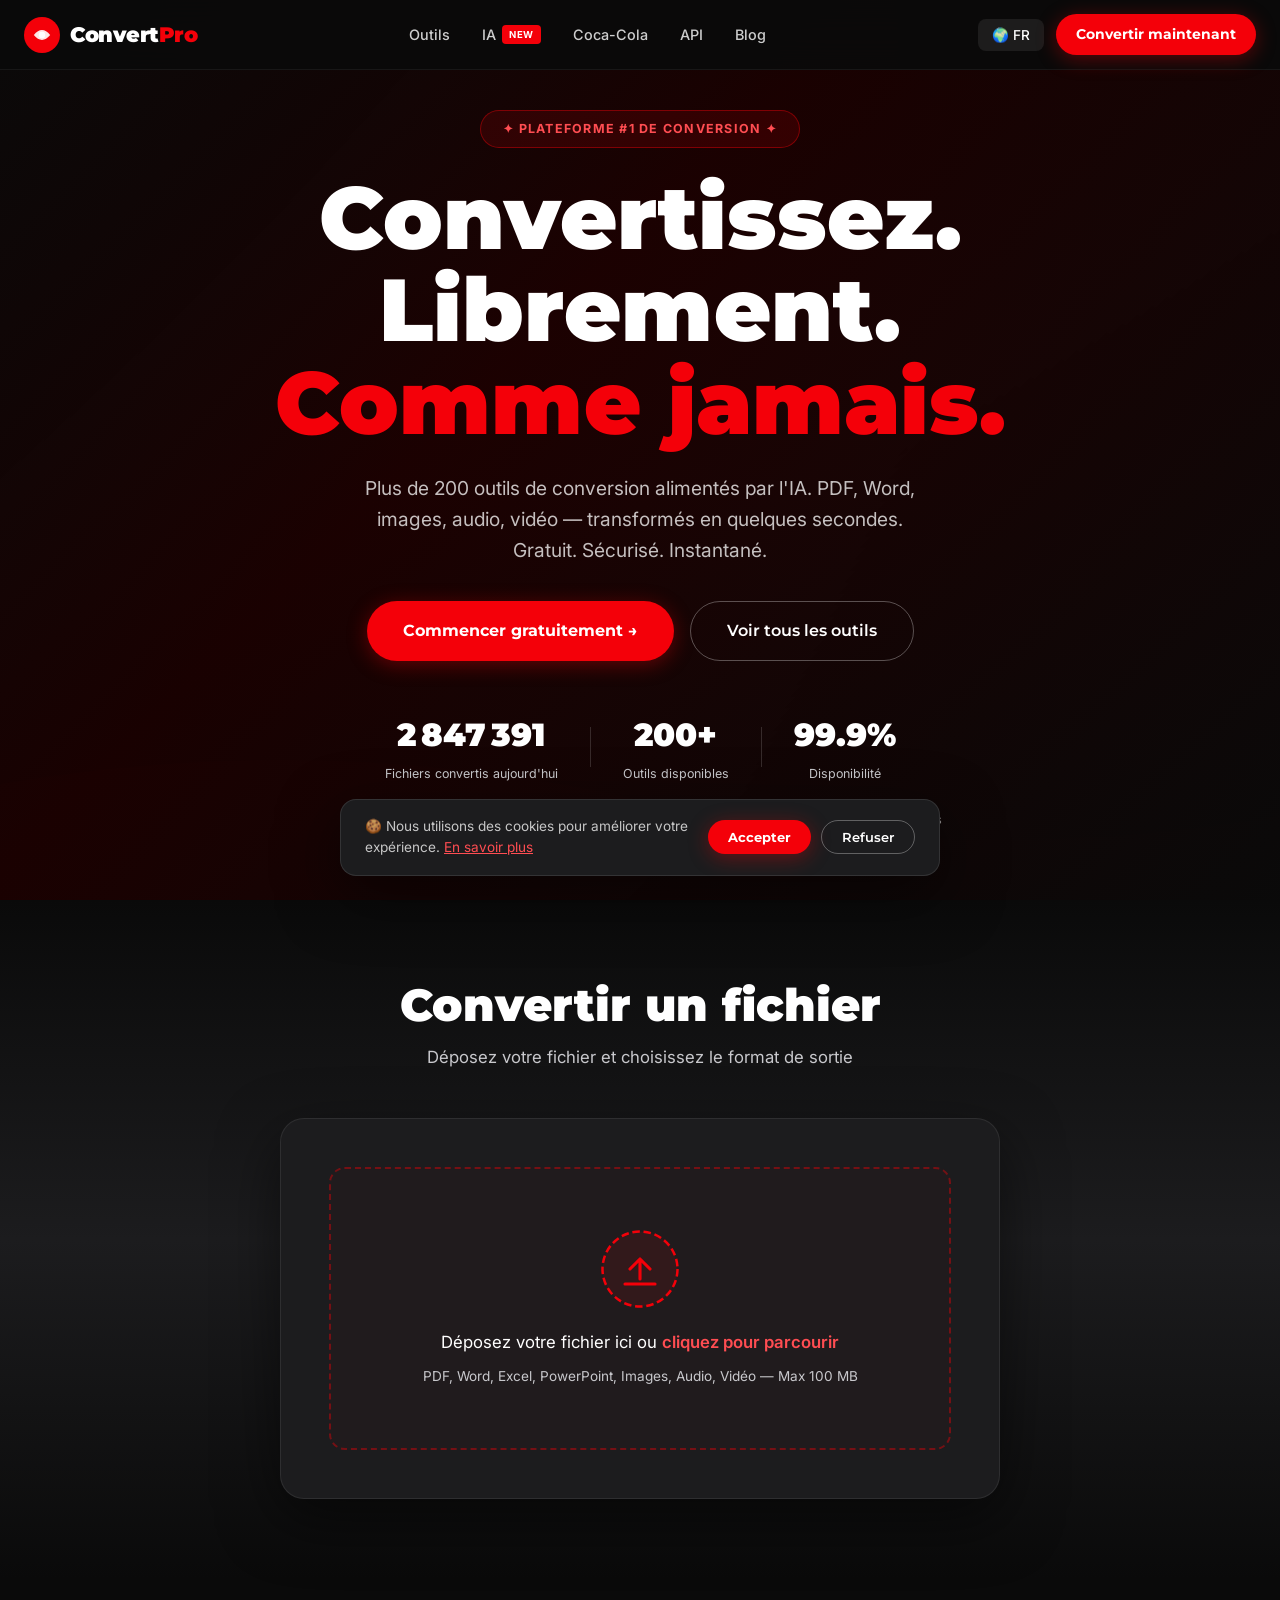
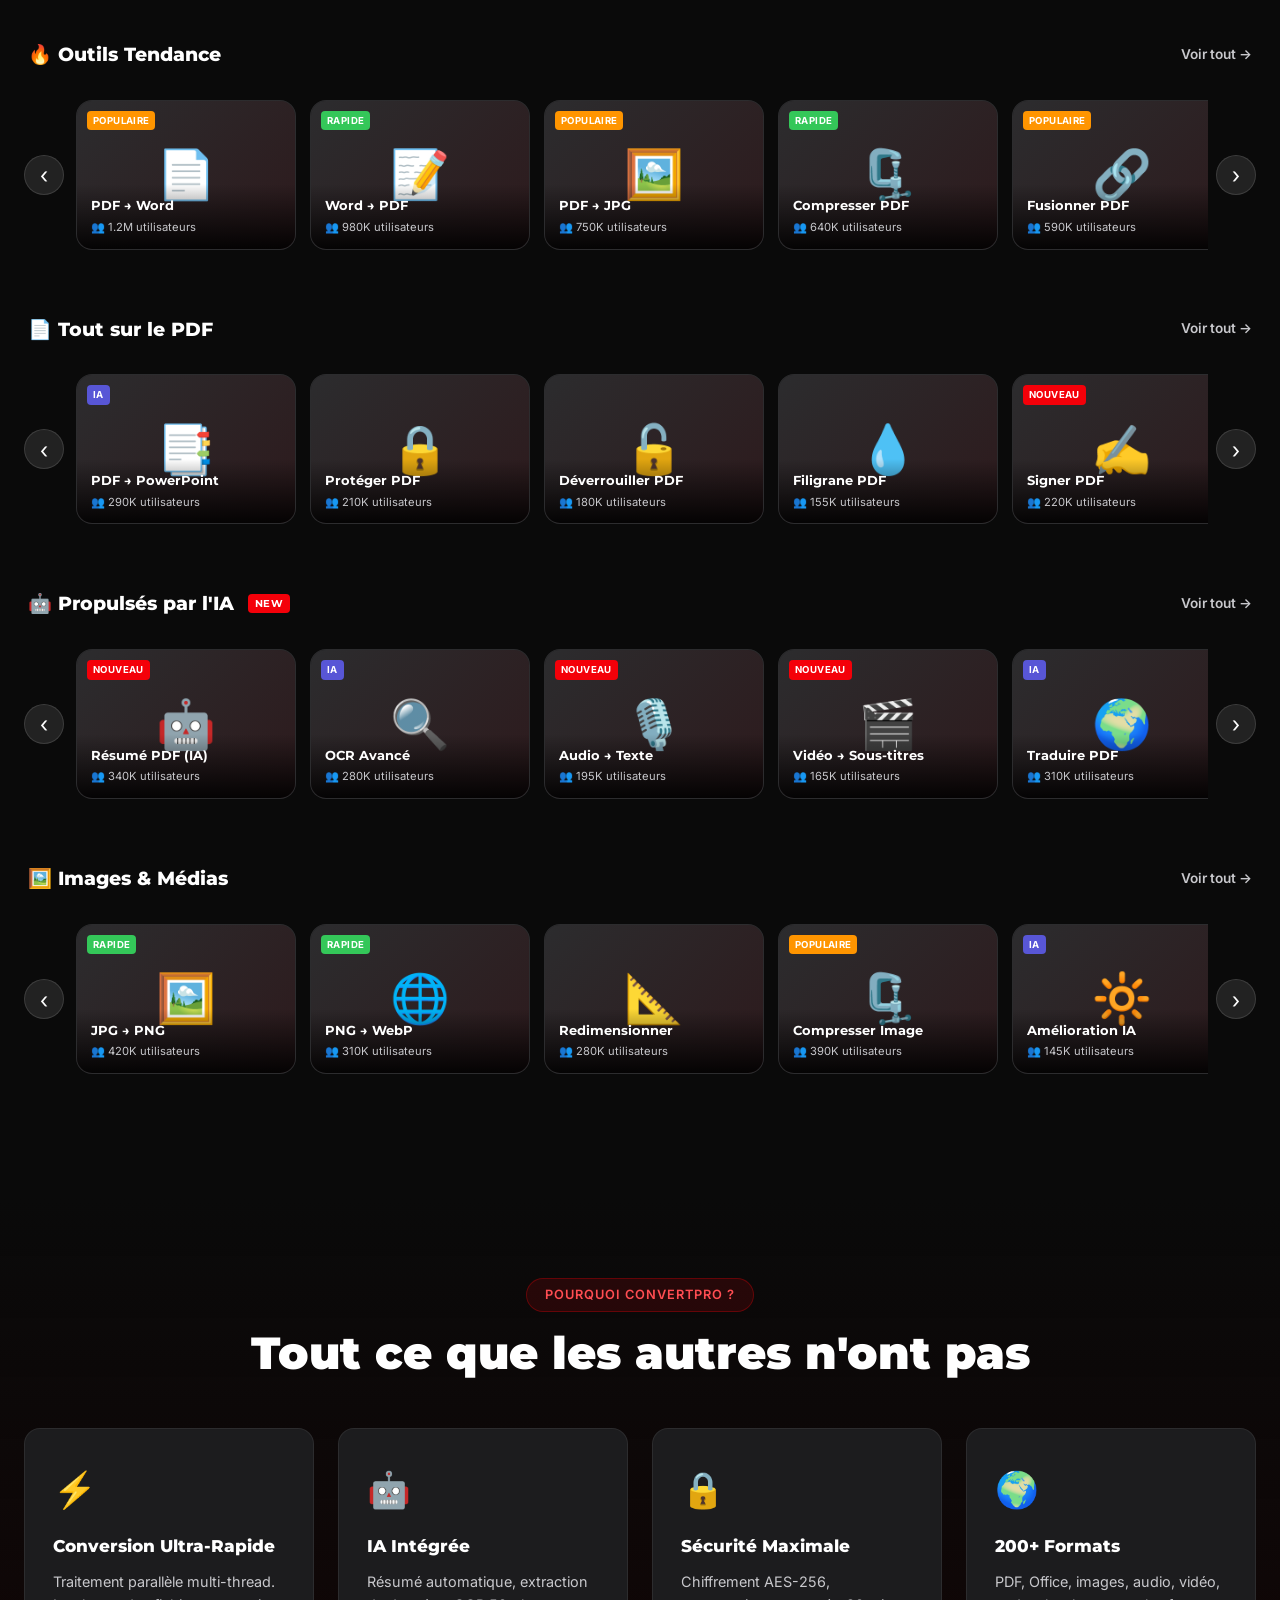
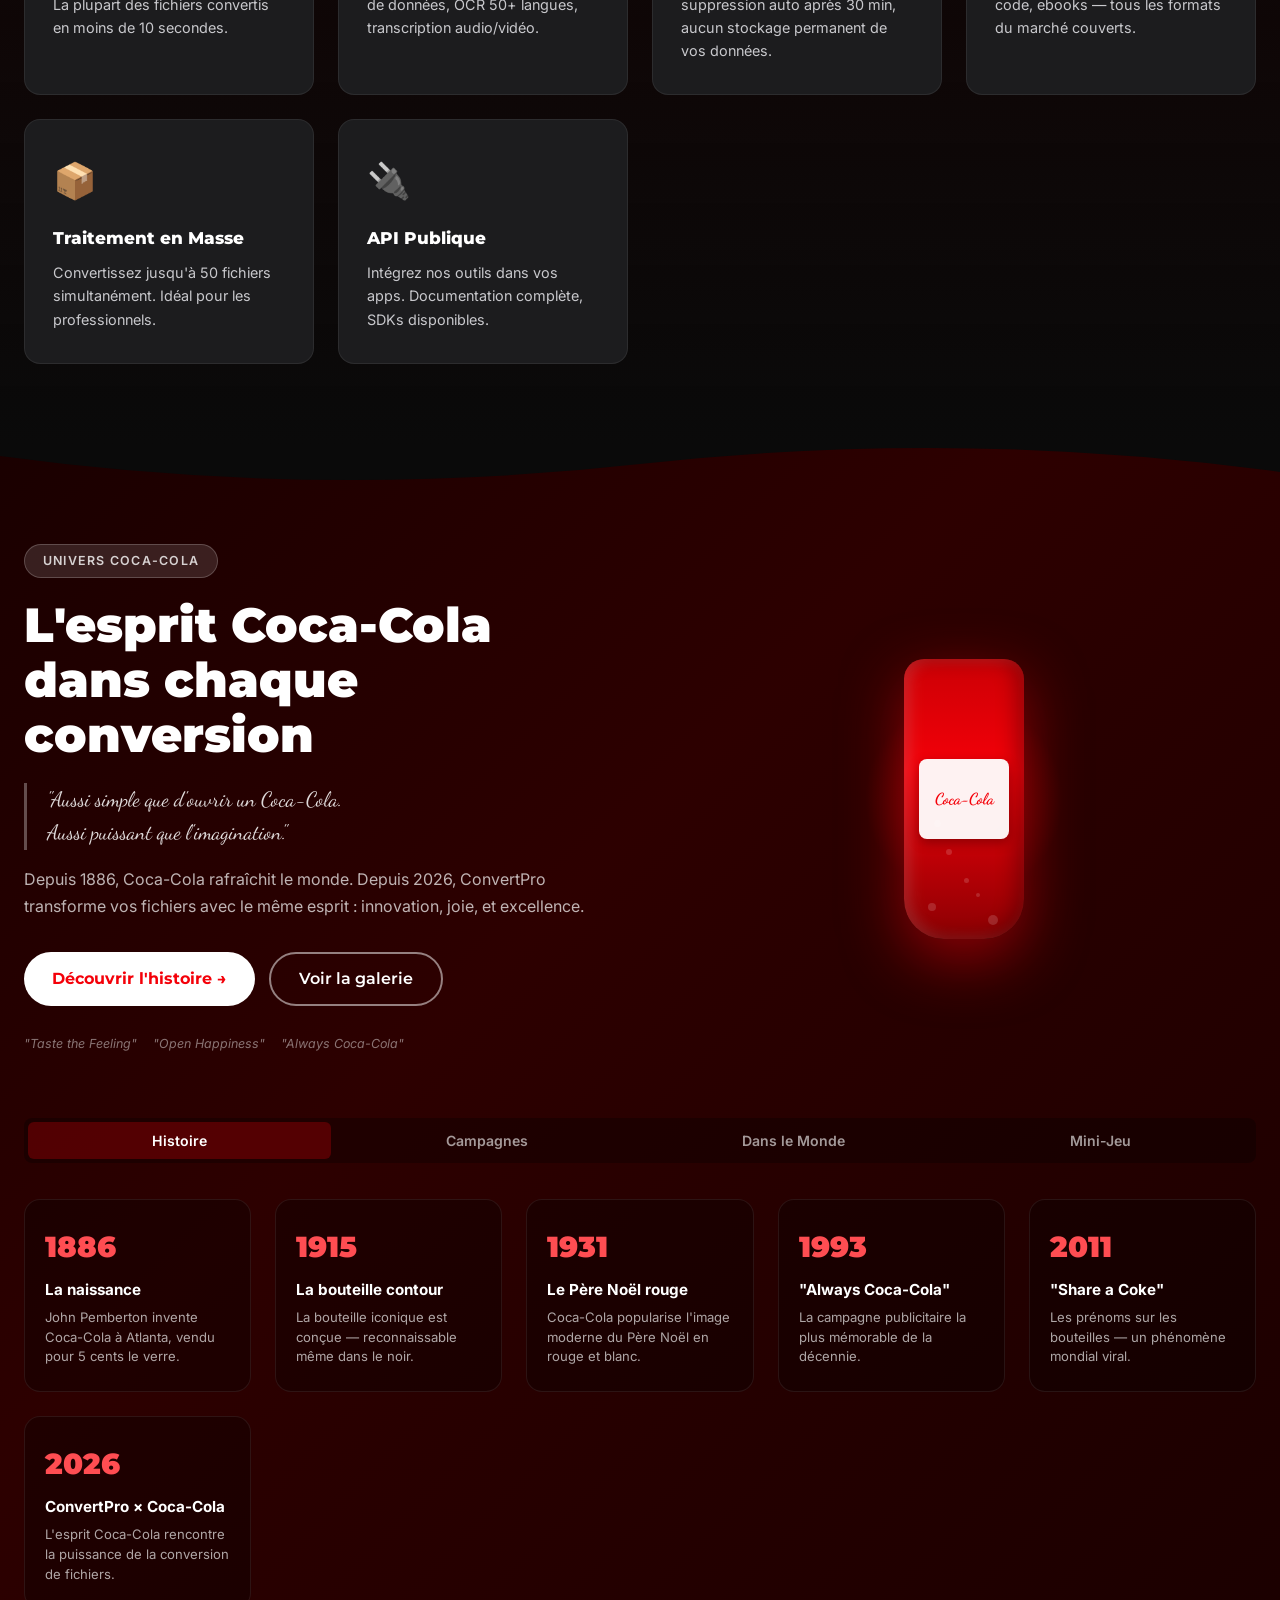
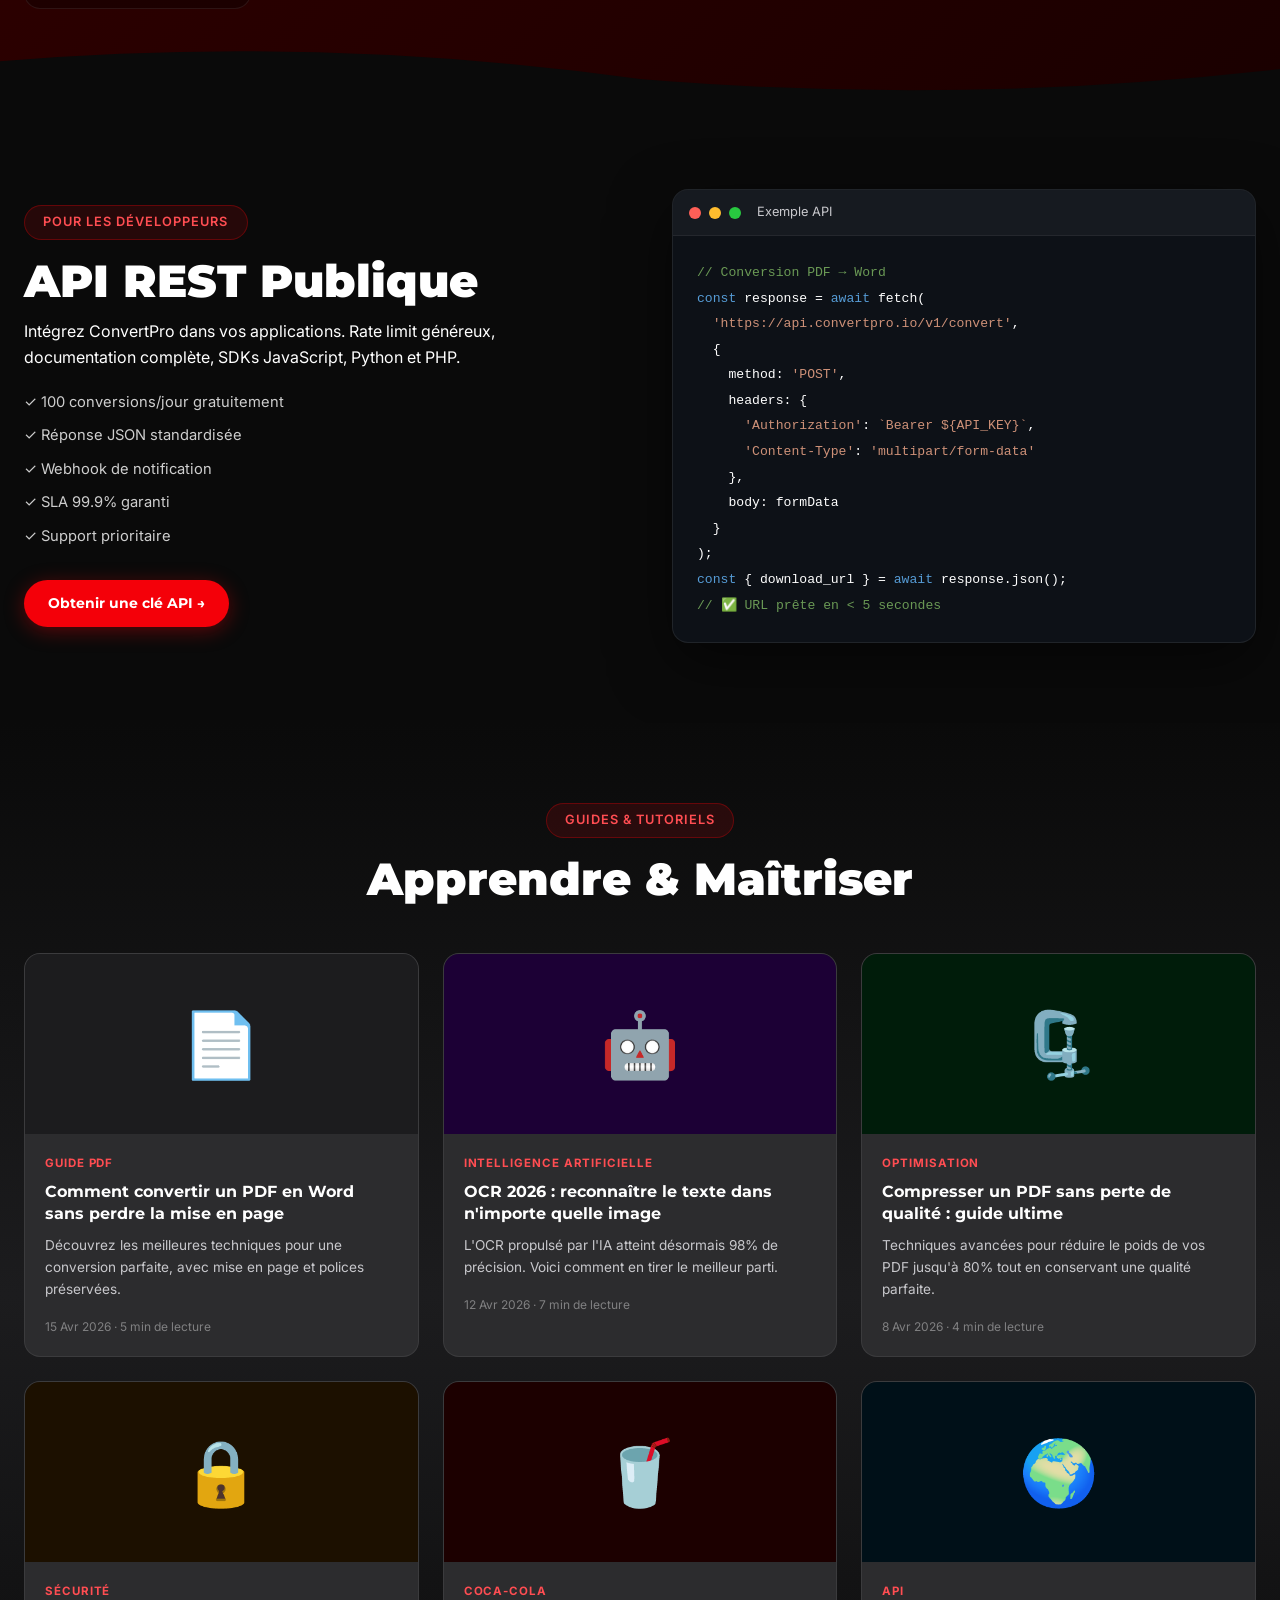
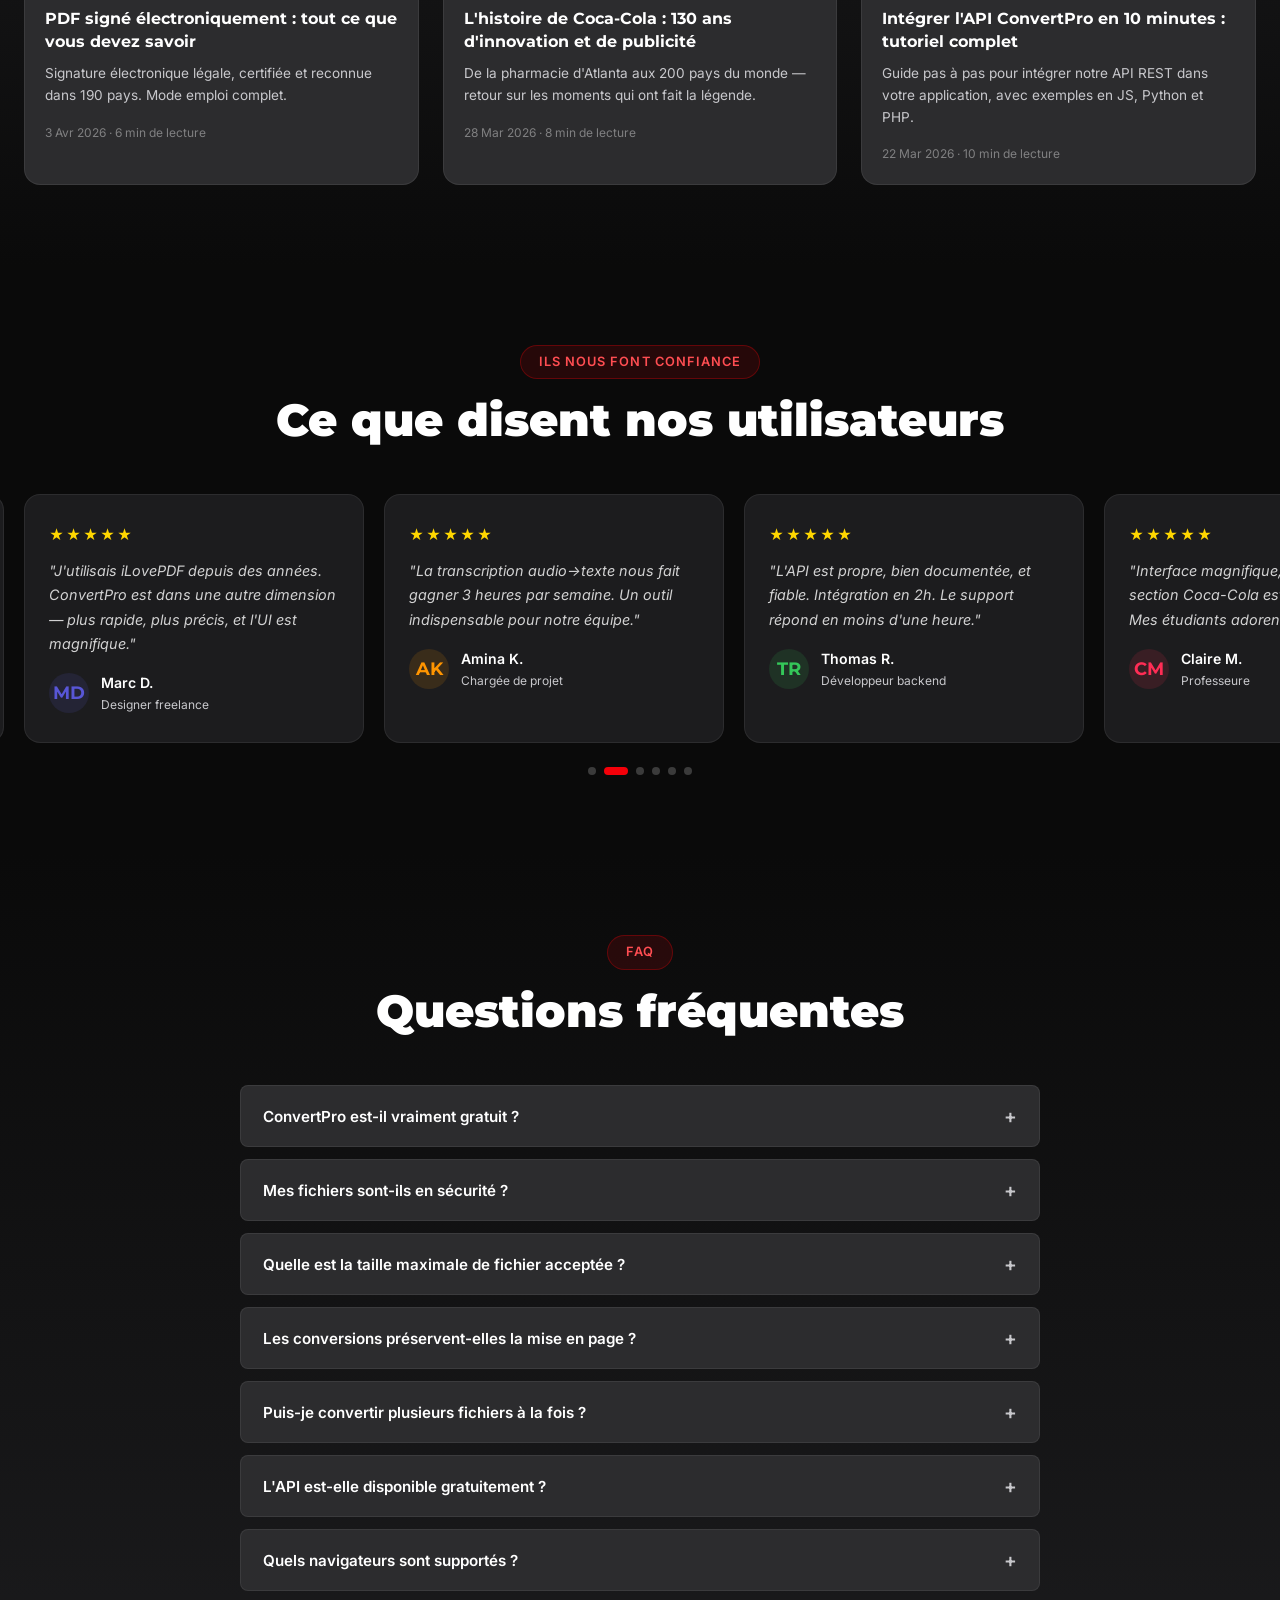
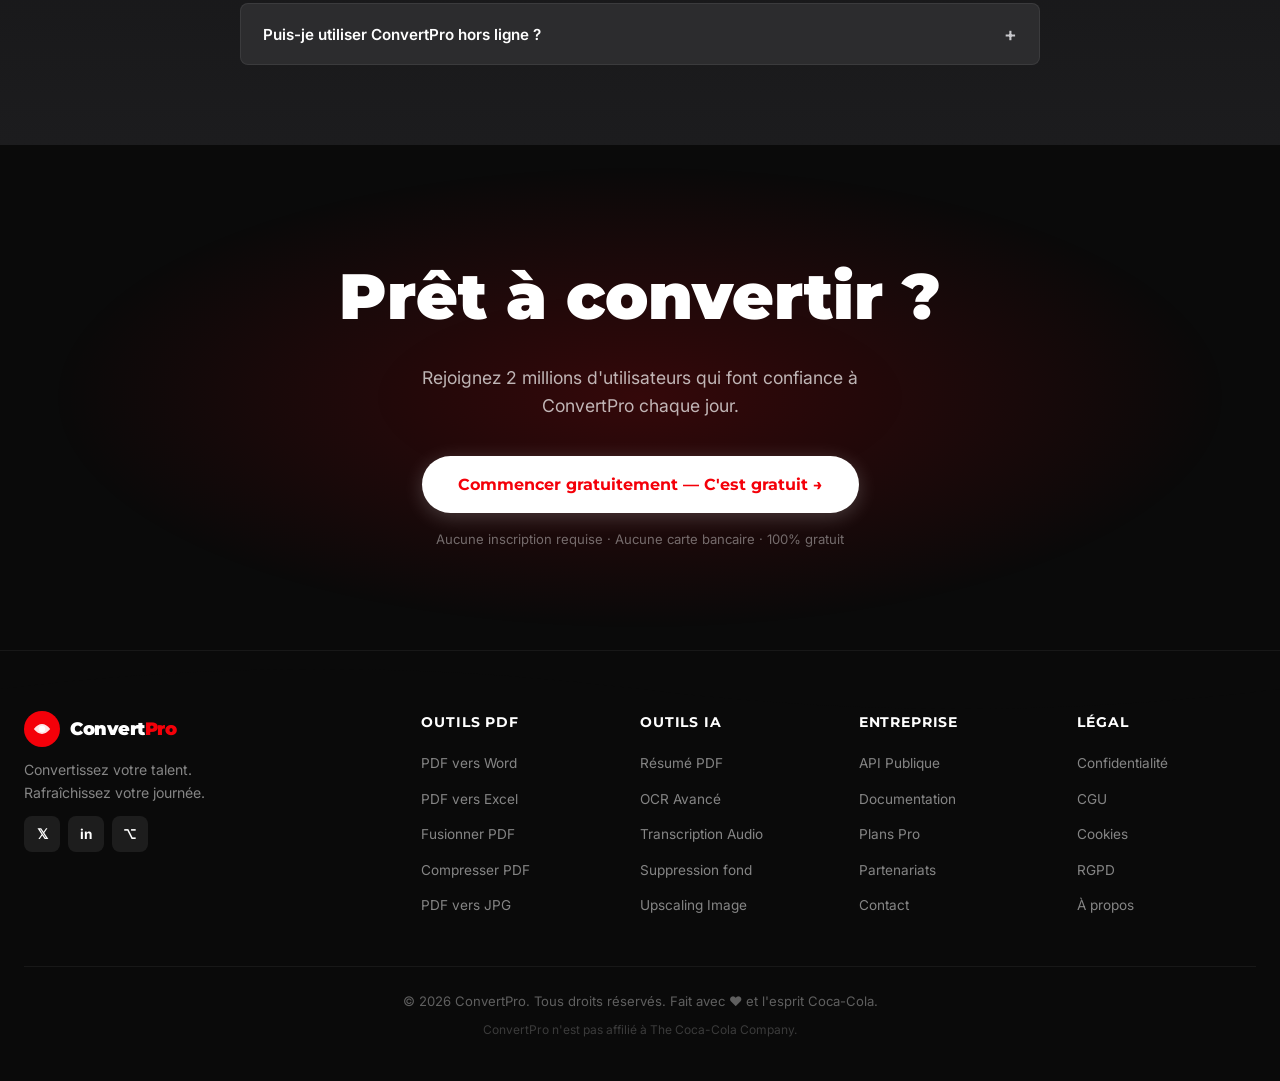
==== index.html @ 7bd9df0a "fix noms" ====
<!DOCTYPE html>
<html lang="fr">
<head>
  <meta charset="UTF-8" />
  <meta name="viewport" content="width=device-width, initial-scale=1.0" />
  <title>ConvertPro — Convertisseur de Fichiers Ultra-Puissant | Powered by Coca-Cola Spirit</title>
  <meta name="description" content="Convertissez PDF, Word, Excel, images et plus en quelques secondes. Gratuit, sécurisé, propulsé par l'IA. La plateforme de conversion #1.">
  <meta property="og:title" content="ConvertPro — Convertisseur de Fichiers #1">
  <meta property="og:description" content="PDF, Word, Excel, images — conversion instantanée et gratuite.">
  <meta property="og:type" content="website">
  <link rel="preconnect" href="https://fonts.googleapis.com">
  <link rel="preconnect" href="https://fonts.gstatic.com" crossorigin>
  <link href="https://fonts.googleapis.com/css2?family=Montserrat:wght@400;600;700;900&family=Inter:wght@400;500;600&family=Dancing+Script:wght@700&display=swap" rel="stylesheet">
  <link rel="stylesheet" href="style.css">
</head>
<body>

<div class="bubbles-bg" aria-hidden="true">
  <span></span><span></span><span></span><span></span><span></span>
  <span></span><span></span><span></span><span></span><span></span>
</div>

<header class="header" id="header">
  <div class="header-inner">
    <a href="#" class="logo" aria-label="ConvertPro Accueil">
      <svg class="logo-icon" viewBox="0 0 44 44" fill="none" aria-hidden="true">
        <circle cx="22" cy="22" r="22" fill="#F40009"/>
        <path d="M12 22 Q22 10 32 22 Q22 34 12 22Z" fill="white" opacity="0.9"/>
        <circle cx="22" cy="22" r="4" fill="white"/>
      </svg>
      <span class="logo-text">Convert<span class="logo-accent">Pro</span></span>
    </a>
    <nav class="nav" id="nav" aria-label="Navigation principale">
      <ul class="nav-list">
        <li><a href="#outils" class="nav-link">Outils</a></li>
        <li><a href="#ia" class="nav-link">IA <span class="badge-new">NEW</span></a></li>
        <li><a href="#coca-cola" class="nav-link">Coca-Cola</a></li>
        <li><a href="#api" class="nav-link">API</a></li>
        <li><a href="#blog" class="nav-link">Blog</a></li>
      </ul>
    </nav>
    <div class="header-actions">
      <button class="btn-lang" onclick="toggleLang()" aria-label="Changer de langue">🌍 FR</button>
      <a href="#convertir" class="btn-cta btn-cta-small">Convertir maintenant</a>
      <button class="hamburger" id="hamburger" aria-label="Menu" aria-expanded="false" onclick="toggleMenu()">
        <span></span><span></span><span></span>
      </button>
    </div>
  </div>
</header>

<div class="mobile-menu" id="mobileMenu" role="dialog" aria-modal="true" aria-label="Menu mobile">
  <button class="mobile-menu-close" onclick="toggleMenu()" aria-label="Fermer">✕</button>
  <ul>
    <li><a href="#outils" onclick="toggleMenu()">Outils</a></li>
    <li><a href="#ia" onclick="toggleMenu()">IA</a></li>
    <li><a href="#coca-cola" onclick="toggleMenu()">Coca-Cola</a></li>
    <li><a href="#api" onclick="toggleMenu()">API</a></li>
    <li><a href="#blog" onclick="toggleMenu()">Blog</a></li>
  </ul>
  <a href="#convertir" class="btn-cta" onclick="toggleMenu()">Convertir maintenant</a>
</div>
<div class="mobile-overlay" id="mobileOverlay" onclick="toggleMenu()"></div>

<section class="hero" id="home">
  <div class="hero-bg">
    <div class="hero-gradient"></div>
    <div class="hero-video-placeholder" aria-hidden="true">
      <div class="coca-wave-hero"></div>
    </div>
  </div>
  <div class="hero-content">
    <span class="hero-badge">✦ Plateforme #1 de Conversion ✦</span>
    <h1 class="hero-title">Convertissez.<br>Librement.<br><span class="hero-accent">Comme jamais.</span></h1>
    <p class="hero-subtitle">Plus de 200 outils de conversion alimentés par l'IA. PDF, Word, images, audio, vidéo — transformés en quelques secondes. Gratuit. Sécurisé. Instantané.</p>
    <div class="hero-actions">
      <a href="#convertir" class="btn-cta btn-cta-large">Commencer gratuitement →</a>
      <a href="#outils" class="btn-outline btn-outline-large">Voir tous les outils</a>
    </div>
    <div class="hero-stats">
      <div class="stat"><span class="stat-num" id="counter1">0</span><span class="stat-label">Fichiers convertis aujourd'hui</span></div>
      <div class="stat-divider" aria-hidden="true"></div>
      <div class="stat"><span class="stat-num">200+</span><span class="stat-label">Outils disponibles</span></div>
      <div class="stat-divider" aria-hidden="true"></div>
      <div class="stat"><span class="stat-num">99.9%</span><span class="stat-label">Disponibilité</span></div>
    </div>
    <div class="hero-trust">
      <span>🔒 Chiffrement AES-256</span>
      <span>⚡ Conversion &lt; 10s</span>
      <span>🗑️ Suppression auto 30min</span>
      <span>🌍 50+ langues</span>
    </div>
  </div>
  <div class="hero-scroll" aria-hidden="true">
    <div class="scroll-indicator"></div>
    <span>Défiler</span>
  </div>
</section>

<section class="converter-section" id="convertir">
  <div class="container">
    <div class="section-header">
      <h2 class="section-title">Convertir un fichier</h2>
      <p class="section-subtitle">Déposez votre fichier et choisissez le format de sortie</p>
    </div>
    <div class="converter-box">
      <div class="upload-zone" id="uploadZone" role="button" tabindex="0"
           aria-label="Zone de dépôt de fichier"
           ondrop="handleDrop(event)" ondragover="handleDragOver(event)"
           ondragleave="handleDragLeave(event)" onclick="document.getElementById('fileInput').click()"
           onkeydown="if(event.key==='Enter')document.getElementById('fileInput').click()">
        <input type="file" id="fileInput" hidden multiple
               accept=".pdf,.doc,.docx,.xls,.xlsx,.ppt,.pptx,.jpg,.jpeg,.png,.gif,.bmp,.tiff,.webp,.txt,.csv,.html,.epub,.mp3,.mp4,.wav"
               onchange="handleFileSelect(event)">
        <div class="upload-icon" aria-hidden="true">
          <svg viewBox="0 0 64 64" fill="none">
            <circle cx="32" cy="32" r="30" fill="rgba(244,0,9,0.08)" stroke="#F40009" stroke-width="2" stroke-dasharray="6 3"/>
            <path d="M32 40V24M24 32l8-8 8 8" stroke="#F40009" stroke-width="2.5" stroke-linecap="round" stroke-linejoin="round"/>
            <path d="M20 44h24" stroke="#F40009" stroke-width="2.5" stroke-linecap="round"/>
          </svg>
        </div>
        <p class="upload-text">Déposez votre fichier ici ou <span class="upload-link">cliquez pour parcourir</span></p>
        <p class="upload-hint">PDF, Word, Excel, PowerPoint, Images, Audio, Vidéo — Max 100 MB</p>
      </div>

      <div class="converter-options" id="converterOptions" hidden>
        <div class="file-info" id="fileInfo"></div>
        <div class="format-select-wrapper">
          <label for="outputFormat" class="format-label">Convertir vers :</label>
          <select id="outputFormat" class="format-select" aria-label="Format de sortie"></select>
        </div>
        <div class="quality-options">
          <span class="quality-label">Qualité :</span>
          <label class="quality-radio"><input type="radio" name="quality" value="high" checked> Haute</label>
          <label class="quality-radio"><input type="radio" name="quality" value="medium"> Moyenne</label>
          <label class="quality-radio"><input type="radio" name="quality" value="low"> Légère</label>
        </div>
        <button class="btn-cta btn-cta-large btn-convert" id="convertBtn" onclick="startConversion()">⚡ Convertir maintenant</button>
      </div>

      <div class="progress-section" id="progressSection" hidden>
        <p class="progress-status" id="progressStatus">Analyse du fichier...</p>
        <div class="progress-bar-container" role="progressbar" aria-valuemin="0" aria-valuemax="100" aria-valuenow="0" id="progressBar">
          <div class="progress-bar-fill" id="progressFill"></div>
        </div>
        <p class="progress-percent" id="progressPercent">0%</p>
      </div>

      <div class="result-section" id="resultSection" hidden>
        <div class="result-icon" aria-hidden="true">✅</div>
        <h3 class="result-title">Conversion réussie !</h3>
        <p class="result-info" id="resultInfo"></p>
        <div class="result-actions">
          <button class="btn-cta btn-cta-large" onclick="downloadResult()">⬇️ Télécharger</button>
          <button class="btn-outline" onclick="resetConverter()">Convertir un autre fichier</button>
        </div>
        <p class="result-warning">🔒 Fichier supprimé automatiquement dans <span id="countdown">30:00</span></p>
      </div>
    </div>
  </div>
</section>

<section class="catalog-section" id="outils">
  <div class="container">
    <div class="catalog-row">
      <div class="catalog-row-header">
        <h2 class="catalog-row-title">🔥 Outils Tendance</h2>
        <a href="#" class="catalog-see-all">Voir tout →</a>
      </div>
      <div class="catalog-scroll-wrapper">
        <button class="scroll-btn scroll-btn-left" onclick="scrollRow(this,-1)" aria-label="Défiler à gauche">‹</button>
        <div class="catalog-cards" id="row-trending"></div>
        <button class="scroll-btn scroll-btn-right" onclick="scrollRow(this,1)" aria-label="Défiler à droite">›</button>
      </div>
    </div>
    <div class="catalog-row">
      <div class="catalog-row-header">
        <h2 class="catalog-row-title">📄 Tout sur le PDF</h2>
        <a href="#" class="catalog-see-all">Voir tout →</a>
      </div>
      <div class="catalog-scroll-wrapper">
        <button class="scroll-btn scroll-btn-left" onclick="scrollRow(this,-1)" aria-label="Défiler à gauche">‹</button>
        <div class="catalog-cards" id="row-pdf"></div>
        <button class="scroll-btn scroll-btn-right" onclick="scrollRow(this,1)" aria-label="Défiler à droite">›</button>
      </div>
    </div>
    <div class="catalog-row" id="ia">
      <div class="catalog-row-header">
        <h2 class="catalog-row-title">🤖 Propulsés par l'IA <span class="badge-new">NEW</span></h2>
        <a href="#" class="catalog-see-all">Voir tout →</a>
      </div>
      <div class="catalog-scroll-wrapper">
        <button class="scroll-btn scroll-btn-left" onclick="scrollRow(this,-1)" aria-label="Défiler à gauche">‹</button>
        <div class="catalog-cards" id="row-ai"></div>
        <button class="scroll-btn scroll-btn-right" onclick="scrollRow(this,1)" aria-label="Défiler à droite">›</button>
      </div>
    </div>
    <div class="catalog-row">
      <div class="catalog-row-header">
        <h2 class="catalog-row-title">🖼️ Images & Médias</h2>
        <a href="#" class="catalog-see-all">Voir tout →</a>
      </div>
      <div class="catalog-scroll-wrapper">
        <button class="scroll-btn scroll-btn-left" onclick="scrollRow(this,-1)" aria-label="Défiler à gauche">‹</button>
        <div class="catalog-cards" id="row-media"></div>
        <button class="scroll-btn scroll-btn-right" onclick="scrollRow(this,1)" aria-label="Défiler à droite">›</button>
      </div>
    </div>
  </div>
</section>

<section class="features-section">
  <div class="container">
    <div class="section-header">
      <span class="section-tag">Pourquoi ConvertPro ?</span>
      <h2 class="section-title">Tout ce que les autres n'ont pas</h2>
    </div>
    <div class="features-grid">
      <div class="feature-card"><div class="feature-icon">⚡</div><h3 class="feature-title">Conversion Ultra-Rapide</h3><p class="feature-desc">Traitement parallèle multi-thread. La plupart des fichiers convertis en moins de 10 secondes.</p></div>
      <div class="feature-card"><div class="feature-icon">🤖</div><h3 class="feature-title">IA Intégrée</h3><p class="feature-desc">Résumé automatique, extraction de données, OCR 50+ langues, transcription audio/vidéo.</p></div>
      <div class="feature-card"><div class="feature-icon">🔒</div><h3 class="feature-title">Sécurité Maximale</h3><p class="feature-desc">Chiffrement AES-256, suppression auto après 30 min, aucun stockage permanent de vos données.</p></div>
      <div class="feature-card"><div class="feature-icon">🌍</div><h3 class="feature-title">200+ Formats</h3><p class="feature-desc">PDF, Office, images, audio, vidéo, code, ebooks — tous les formats du marché couverts.</p></div>
      <div class="feature-card"><div class="feature-icon">📦</div><h3 class="feature-title">Traitement en Masse</h3><p class="feature-desc">Convertissez jusqu'à 50 fichiers simultanément. Idéal pour les professionnels.</p></div>
      <div class="feature-card"><div class="feature-icon">🔌</div><h3 class="feature-title">API Publique</h3><p class="feature-desc">Intégrez nos outils dans vos apps. Documentation complète, SDKs disponibles.</p></div>
    </div>
  </div>
</section>

<section class="coca-section" id="coca-cola">
  <div class="coca-bg" aria-hidden="true">
    <div class="coca-wave-top"></div>
    <div class="coca-wave-bottom"></div>
  </div>
  <div class="container">
    <div class="coca-content">
      <div class="coca-text">
        <span class="coca-tag">Univers Coca-Cola</span>
        <h2 class="coca-title">L'esprit Coca-Cola<br>dans chaque conversion</h2>
        <p class="coca-quote">"Aussi simple que d'ouvrir un Coca-Cola.<br>Aussi puissant que l'imagination."</p>
        <p class="coca-desc">Depuis 1886, Coca-Cola rafraîchit le monde. Depuis 2026, ConvertPro transforme vos fichiers avec le même esprit : innovation, joie, et excellence.</p>
        <div class="coca-btns">
          <a href="#coca-histoire" class="btn-white">Découvrir l'histoire →</a>
          <a href="#coca-galerie" class="btn-coca-outline">Voir la galerie</a>
        </div>
        <div class="coca-slogans">
          <span>"Taste the Feeling"</span>
          <span>"Open Happiness"</span>
          <span>"Always Coca-Cola"</span>
        </div>
      </div>
      <div class="coca-visual" aria-hidden="true">
        <div class="coca-bottle-wrap">
          <div class="coca-bottle">
            <div class="coca-bottle-body">
              <div class="coca-bottle-label"><span class="coca-script">Coca-Cola</span></div>
              <div class="coca-bottle-bubbles">
                <span></span><span></span><span></span><span></span><span></span><span></span>
              </div>
            </div>
          </div>
          <div class="coca-glow"></div>
        </div>
      </div>
    </div>

    <div class="coca-tabs">
      <div class="coca-tab-nav" role="tablist">
        <button class="coca-tab-btn active" role="tab" aria-selected="true" onclick="showCocaTab('histoire',this)">Histoire</button>
        <button class="coca-tab-btn" role="tab" aria-selected="false" onclick="showCocaTab('campagnes',this)">Campagnes</button>
        <button class="coca-tab-btn" role="tab" aria-selected="false" onclick="showCocaTab('monde',this)">Dans le Monde</button>
        <button class="coca-tab-btn" role="tab" aria-selected="false" onclick="showCocaTab('jeu',this)">Mini-Jeu</button>
      </div>

      <div class="coca-tab-content active" id="coca-tab-histoire" role="tabpanel">
        <div class="timeline">
          <div class="timeline-item"><span class="timeline-year">1886</span><div class="timeline-body"><h4>La naissance</h4><p>John Pemberton invente Coca-Cola à Atlanta, vendu pour 5 cents le verre.</p></div></div>
          <div class="timeline-item"><span class="timeline-year">1915</span><div class="timeline-body"><h4>La bouteille contour</h4><p>La bouteille iconique est conçue — reconnaissable même dans le noir.</p></div></div>
          <div class="timeline-item"><span class="timeline-year">1931</span><div class="timeline-body"><h4>Le Père Noël rouge</h4><p>Coca-Cola popularise l'image moderne du Père Noël en rouge et blanc.</p></div></div>
          <div class="timeline-item"><span class="timeline-year">1993</span><div class="timeline-body"><h4>"Always Coca-Cola"</h4><p>La campagne publicitaire la plus mémorable de la décennie.</p></div></div>
          <div class="timeline-item"><span class="timeline-year">2011</span><div class="timeline-body"><h4>"Share a Coke"</h4><p>Les prénoms sur les bouteilles — un phénomène mondial viral.</p></div></div>
          <div class="timeline-item"><span class="timeline-year">2026</span><div class="timeline-body"><h4>ConvertPro × Coca-Cola</h4><p>L'esprit Coca-Cola rencontre la puissance de la conversion de fichiers.</p></div></div>
        </div>
      </div>

      <div class="coca-tab-content" id="coca-tab-campagnes" role="tabpanel">
        <div class="campagnes-grid">
          <div class="campagne-card"><div class="campagne-year">1993</div><h4>Always Coca-Cola</h4><p>La campagne qui a défini une décennie entière.</p></div>
          <div class="campagne-card"><div class="campagne-year">1995</div><h4>Holidays Are Coming</h4><p>Les camions lumineux qui annoncent Noël depuis 30 ans.</p></div>
          <div class="campagne-card"><div class="campagne-year">2009</div><h4>Open Happiness</h4><p>Ouvrir une bouteille, ouvrir le bonheur.</p></div>
          <div class="campagne-card"><div class="campagne-year">2011</div><h4>Share a Coke</h4><p>Votre prénom sur une bouteille. Révolution mondiale.</p></div>
          <div class="campagne-card"><div class="campagne-year">2016</div><h4>Taste the Feeling</h4><p>Chaque gorgée, une émotion. Slogan toujours actuel.</p></div>
          <div class="campagne-card"><div class="campagne-year">2023</div><h4>Be a Maker</h4><p>Créer avec passion — l'esprit de ConvertPro.</p></div>
        </div>
      </div>

      <div class="coca-tab-content" id="coca-tab-monde" role="tabpanel">
        <div class="monde-grid">
          <div class="monde-item" onclick="showCountry('france')"><span class="monde-flag">🇫🇷</span><span>France</span></div>
          <div class="monde-item" onclick="showCountry('usa')"><span class="monde-flag">🇺🇸</span><span>États-Unis</span></div>
          <div class="monde-item" onclick="showCountry('japon')"><span class="monde-flag">🇯🇵</span><span>Japon</span></div>
          <div class="monde-item" onclick="showCountry('mexique')"><span class="monde-flag">🇲🇽</span><span>Mexique</span></div>
          <div class="monde-item" onclick="showCountry('inde')"><span class="monde-flag">🇮🇳</span><span>Inde</span></div>
          <div class="monde-item" onclick="showCountry('bresil')"><span class="monde-flag">🇧🇷</span><span>Brésil</span></div>
          <div class="monde-item" onclick="showCountry('australie')"><span class="monde-flag">🇦🇺</span><span>Australie</span></div>
          <div class="monde-item" onclick="showCountry('maroc')"><span class="monde-flag">🇲🇦</span><span>Maroc</span></div>
        </div>
        <div class="country-detail" id="countryDetail" hidden>
          <h4 id="countryName"></h4>
          <p id="countryInfo"></p>
        </div>
      </div>

      <div class="coca-tab-content" id="coca-tab-jeu" role="tabpanel">
        <div class="game-container">
          <h3 class="game-title">Attrapez les bouteilles ! 🎮</h3>
          <div class="game-stats">
            <span>Score : <strong id="gameScore">0</strong></span>
            <span>Temps : <strong id="gameTime">30</strong>s</span>
            <span>Record : <strong id="gameRecord">0</strong></span>
          </div>
          <div class="game-board" id="gameBoard" role="region" aria-label="Jeu Coca-Cola">
            <div class="game-start" id="gameStart">
              <p>🥤 Attrapez un maximum de bouteilles Coca-Cola !</p>
              <button class="btn-cta" onclick="startGame()">Jouer</button>
            </div>
          </div>
          <div class="game-badge" id="gameBadge" hidden><span>🏆 Coca-Cola Superfan</span></div>
        </div>
      </div>
    </div>
  </div>
</section>

<section class="api-section" id="api">
  <div class="container">
    <div class="api-grid">
      <div class="api-text">
        <span class="section-tag">Pour les développeurs</span>
        <h2 class="section-title">API REST Publique</h2>
        <p>Intégrez ConvertPro dans vos applications. Rate limit généreux, documentation complète, SDKs JavaScript, Python et PHP.</p>
        <ul class="api-features">
          <li>✓ 100 conversions/jour gratuitement</li>
          <li>✓ Réponse JSON standardisée</li>
          <li>✓ Webhook de notification</li>
          <li>✓ SLA 99.9% garanti</li>
          <li>✓ Support prioritaire</li>
        </ul>
        <a href="#" class="btn-cta">Obtenir une clé API →</a>
      </div>
      <div class="api-code">
        <div class="code-window">
          <div class="code-header">
            <span class="code-dot red"></span>
            <span class="code-dot yellow"></span>
            <span class="code-dot green"></span>
            <span class="code-title">Exemple API</span>
          </div>
          <pre class="code-body"><code><span class="code-comment">// Conversion PDF → Word</span>
<span class="code-keyword">const</span> response = <span class="code-keyword">await</span> fetch(
  <span class="code-string">'https://api.convertpro.io/v1/convert'</span>,
  {
    method: <span class="code-string">'POST'</span>,
    headers: {
      <span class="code-string">'Authorization'</span>: <span class="code-string">`Bearer ${API_KEY}`</span>,
      <span class="code-string">'Content-Type'</span>: <span class="code-string">'multipart/form-data'</span>
    },
    body: formData
  }
);
<span class="code-keyword">const</span> { download_url } = <span class="code-keyword">await</span> response.json();
<span class="code-comment">// ✅ URL prête en &lt; 5 secondes</span></code></pre>
        </div>
      </div>
    </div>
  </div>
</section>

<section class="blog-section" id="blog">
  <div class="container">
    <div class="section-header">
      <span class="section-tag">Guides & Tutoriels</span>
      <h2 class="section-title">Apprendre & Maîtriser</h2>
    </div>
    <div class="blog-grid" id="blogGrid"></div>
  </div>
</section>

<section class="testimonials-section">
  <div class="container">
    <div class="section-header">
      <span class="section-tag">Ils nous font confiance</span>
      <h2 class="section-title">Ce que disent nos utilisateurs</h2>
    </div>
    <div class="testimonials-track" id="testimonialsTrack"></div>
    <div class="testimonials-dots" id="testimonialsDots" role="tablist"></div>
  </div>
</section>

<section class="faq-section">
  <div class="container">
    <div class="section-header">
      <span class="section-tag">FAQ</span>
      <h2 class="section-title">Questions fréquentes</h2>
    </div>
    <div class="faq-list" id="faqList"></div>
  </div>
</section>

<section class="cta-final">
  <div class="cta-bg" aria-hidden="true"></div>
  <div class="container">
    <div class="cta-content">
      <h2 class="cta-title">Prêt à convertir ?</h2>
      <p class="cta-subtitle">Rejoignez 2 millions d'utilisateurs qui font confiance à ConvertPro chaque jour.</p>
      <a href="#convertir" class="btn-cta btn-cta-large btn-cta-white">Commencer gratuitement — C'est gratuit →</a>
      <p class="cta-note">Aucune inscription requise · Aucune carte bancaire · 100% gratuit</p>
    </div>
  </div>
</section>

<footer class="footer">
  <div class="footer-wave" aria-hidden="true">
    <svg viewBox="0 0 1440 60" preserveAspectRatio="none">
      <path d="M0,40 Q360,0 720,40 Q1080,80 1440,40 L1440,60 L0,60 Z" fill="#0A0A0A"/>
    </svg>
  </div>
  <div class="container">
    <div class="footer-grid">
      <div class="footer-brand">
        <a href="#" class="logo footer-logo">
          <svg class="logo-icon" viewBox="0 0 44 44" fill="none">
            <circle cx="22" cy="22" r="22" fill="#F40009"/>
            <path d="M12 22 Q22 10 32 22 Q22 34 12 22Z" fill="white" opacity="0.9"/>
            <circle cx="22" cy="22" r="4" fill="white"/>
          </svg>
          <span class="logo-text">Convert<span class="logo-accent">Pro</span></span>
        </a>
        <p class="footer-tagline">Convertissez votre talent.<br>Rafraîchissez votre journée.</p>
        <div class="footer-social">
          <a href="#" aria-label="Twitter" class="social-btn">𝕏</a>
          <a href="#" aria-label="LinkedIn" class="social-btn">in</a>
          <a href="#" aria-label="GitHub" class="social-btn">⌥</a>
        </div>
      </div>
      <div class="footer-col"><h4>Outils PDF</h4><ul><li><a href="#">PDF vers Word</a></li><li><a href="#">PDF vers Excel</a></li><li><a href="#">Fusionner PDF</a></li><li><a href="#">Compresser PDF</a></li><li><a href="#">PDF vers JPG</a></li></ul></div>
      <div class="footer-col"><h4>Outils IA</h4><ul><li><a href="#">Résumé PDF</a></li><li><a href="#">OCR Avancé</a></li><li><a href="#">Transcription Audio</a></li><li><a href="#">Suppression fond</a></li><li><a href="#">Upscaling Image</a></li></ul></div>
      <div class="footer-col"><h4>Entreprise</h4><ul><li><a href="#">API Publique</a></li><li><a href="#">Documentation</a></li><li><a href="#">Plans Pro</a></li><li><a href="#">Partenariats</a></li><li><a href="#">Contact</a></li></ul></div>
      <div class="footer-col"><h4>Légal</h4><ul><li><a href="#">Confidentialité</a></li><li><a href="#">CGU</a></li><li><a href="#">Cookies</a></li><li><a href="#">RGPD</a></li><li><a href="#">À propos</a></li></ul></div>
    </div>
    <div class="footer-bottom">
      <p>© 2026 ConvertPro. Tous droits réservés. Fait avec ❤️ et l'esprit Coca-Cola.</p>
      <p class="footer-disclaimer">ConvertPro n'est pas affilié à The Coca-Cola Company.</p>
    </div>
  </div>
</footer>

<div class="cookie-banner" id="cookieBanner" role="dialog" aria-label="Gestion des cookies">
  <p>🍪 Nous utilisons des cookies pour améliorer votre expérience. <a href="#">En savoir plus</a></p>
  <div class="cookie-btns">
    <button class="btn-cta" onclick="acceptCookies()">Accepter</button>
    <button class="btn-outline" onclick="declineCookies()">Refuser</button>
  </div>
</div>

<button class="back-to-top" id="backToTop" onclick="scrollToTop()" aria-label="Retour en haut">↑</button>

<script src="app.js"></script>
</body>
</html>
---- style.css ----
:root {
  --red:#F40009; --red-dark:#B20007; --red-light:#FF4D52;
  --black:#0A0A0A; --dark:#1C1C1E; --dark2:#2C2C2E;
  --gray:#3A3A3C; --silver:#C8C8CC; --white:#FFFFFF; --off-white:#F9F9F9;
  --font-main:'Montserrat',sans-serif; --font-body:'Inter',sans-serif; --font-script:'Dancing Script',cursive;
  --radius-sm:8px; --radius-md:16px; --radius-lg:24px; --radius-xl:40px;
  --shadow-sm:0 2px 12px rgba(0,0,0,0.3); --shadow-md:0 8px 32px rgba(0,0,0,0.4);
  --shadow-lg:0 20px 60px rgba(0,0,0,0.5); --shadow-red:0 0 30px rgba(244,0,9,0.35);
  --transition:250ms cubic-bezier(0.4,0,0.2,1); --transition-slow:500ms cubic-bezier(0.4,0,0.2,1);
}
*,*::before,*::after{box-sizing:border-box;margin:0;padding:0}
html{scroll-behavior:smooth;font-size:16px}
body{font-family:var(--font-body);background:var(--black);color:var(--white);line-height:1.6;overflow-x:hidden;-webkit-font-smoothing:antialiased}
a{color:inherit;text-decoration:none} ul{list-style:none} img{max-width:100%;display:block}
button{cursor:pointer;border:none;background:none;font-family:inherit}
input,select,textarea{font-family:inherit}
::-webkit-scrollbar{width:6px;height:6px} ::-webkit-scrollbar-track{background:var(--dark)} ::-webkit-scrollbar-thumb{background:var(--red);border-radius:3px}
::selection{background:var(--red);color:var(--white)}
.container{width:100%;max-width:1280px;margin:0 auto;padding:0 24px}
section{position:relative}
.section-header{text-align:center;margin-bottom:48px}
.section-tag{display:inline-block;background:rgba(244,0,9,0.12);color:var(--red-light);border:1px solid rgba(244,0,9,0.3);border-radius:var(--radius-xl);padding:6px 18px;font-size:0.8rem;font-weight:600;letter-spacing:0.08em;text-transform:uppercase;margin-bottom:16px}
.section-title{font-family:var(--font-main);font-size:clamp(1.8rem,4vw,2.8rem);font-weight:900;line-height:1.15;margin-bottom:12px}
.section-subtitle{color:var(--silver);font-size:1.05rem;max-width:560px;margin:0 auto}
.btn-cta{display:inline-flex;align-items:center;gap:8px;background:var(--red);color:var(--white);font-family:var(--font-main);font-weight:700;font-size:0.9rem;padding:12px 24px;border-radius:var(--radius-xl);transition:var(--transition);white-space:nowrap;box-shadow:0 4px 20px rgba(244,0,9,0.35)}
.btn-cta:hover{background:var(--red-dark);transform:translateY(-2px);box-shadow:0 8px 28px rgba(244,0,9,0.5)}
.btn-cta:active{transform:translateY(0)}
.btn-cta-small{padding:10px 20px;font-size:0.85rem} .btn-cta-large{padding:16px 36px;font-size:1rem}
.btn-cta-white{background:var(--white);color:var(--red);box-shadow:0 4px 20px rgba(255,255,255,0.2)}
.btn-cta-white:hover{background:var(--off-white);box-shadow:0 8px 28px rgba(255,255,255,0.3)}
.btn-outline{display:inline-flex;align-items:center;gap:8px;background:transparent;color:var(--white);font-family:var(--font-main);font-weight:600;font-size:0.9rem;padding:12px 24px;border:1.5px solid rgba(255,255,255,0.3);border-radius:var(--radius-xl);transition:var(--transition);white-space:nowrap}
.btn-outline:hover{border-color:var(--white);background:rgba(255,255,255,0.08)}
.btn-outline-large{padding:16px 36px;font-size:1rem}
.btn-white{display:inline-flex;align-items:center;background:var(--white);color:var(--red);font-family:var(--font-main);font-weight:700;padding:12px 28px;border-radius:var(--radius-xl);transition:var(--transition)}
.btn-white:hover{background:var(--off-white);transform:translateY(-2px)}
.btn-coca-outline{display:inline-flex;align-items:center;background:transparent;color:var(--white);border:2px solid rgba(255,255,255,0.5);font-family:var(--font-main);font-weight:600;padding:12px 28px;border-radius:var(--radius-xl);transition:var(--transition)}
.btn-coca-outline:hover{border-color:var(--white);background:rgba(255,255,255,0.1)}
.badge-new{display:inline-block;background:var(--red);color:var(--white);font-size:0.6rem;font-weight:700;padding:2px 7px;border-radius:4px;vertical-align:middle;margin-left:6px;letter-spacing:0.05em}
.bubbles-bg{position:fixed;top:0;left:0;width:100%;height:100%;pointer-events:none;z-index:0;overflow:hidden}
.bubbles-bg span{position:absolute;bottom:-80px;width:20px;height:20px;border-radius:50%;background:rgba(244,0,9,0.04);animation:bubbleRise linear infinite}
.bubbles-bg span:nth-child(1){left:5%;width:14px;height:14px;animation-duration:12s;animation-delay:0s}
.bubbles-bg span:nth-child(2){left:15%;width:22px;height:22px;animation-duration:16s;animation-delay:2s}
.bubbles-bg span:nth-child(3){left:25%;width:10px;height:10px;animation-duration:10s;animation-delay:4s}
.bubbles-bg span:nth-child(4){left:35%;width:18px;height:18px;animation-duration:14s;animation-delay:1s}
.bubbles-bg span:nth-child(5){left:50%;width:26px;height:26px;animation-duration:18s;animation-delay:3s}
.bubbles-bg span:nth-child(6){left:60%;width:12px;height:12px;animation-duration:11s;animation-delay:5s}
.bubbles-bg span:nth-child(7){left:70%;width:20px;height:20px;animation-duration:15s;animation-delay:0.5s}
.bubbles-bg span:nth-child(8){left:80%;width:16px;height:16px;animation-duration:13s;animation-delay:2.5s}
.bubbles-bg span:nth-child(9){left:90%;width:24px;height:24px;animation-duration:17s;animation-delay:4.5s}
.bubbles-bg span:nth-child(10){left:45%;width:8px;height:8px;animation-duration:9s;animation-delay:6s}
@keyframes bubbleRise{0%{transform:translateY(0) scale(1);opacity:0}10%{opacity:1}90%{opacity:0.6}100%{transform:translateY(-110vh) scale(1.2);opacity:0}}
.header{position:fixed;top:0;left:0;right:0;z-index:1000;height:70px;background:rgba(10,10,10,0.92);backdrop-filter:blur(20px);-webkit-backdrop-filter:blur(20px);border-bottom:1px solid rgba(255,255,255,0.06);transition:height var(--transition)}
.header.scrolled{height:56px}
.header-inner{max-width:1280px;margin:0 auto;padding:0 24px;height:100%;display:flex;align-items:center;justify-content:space-between;gap:24px}
.logo{display:flex;align-items:center;gap:10px;flex-shrink:0}
.logo-icon{width:36px;height:36px}
.logo-text{font-family:var(--font-main);font-weight:900;font-size:1.3rem;letter-spacing:-0.5px;color:var(--white)}
.logo-accent{color:var(--red)}
.footer-logo .logo-text{font-size:1.1rem}
.nav-list{display:flex;align-items:center;gap:4px}
.nav-link{display:flex;align-items:center;padding:8px 14px;border-radius:var(--radius-sm);font-size:0.9rem;font-weight:500;color:rgba(255,255,255,0.8);transition:var(--transition)}
.nav-link:hover{color:var(--white);background:rgba(255,255,255,0.08)}
.header-actions{display:flex;align-items:center;gap:12px}
.btn-lang{background:rgba(255,255,255,0.08);color:var(--white);padding:8px 14px;border-radius:var(--radius-sm);font-size:0.85rem;font-weight:500;transition:var(--transition)}
.btn-lang:hover{background:rgba(255,255,255,0.15)}
.hamburger{display:none;flex-direction:column;gap:5px;padding:8px;border-radius:var(--radius-sm)}
.hamburger span{width:22px;height:2px;background:var(--white);border-radius:2px;transition:var(--transition);display:block}
.hamburger.open span:nth-child(1){transform:translateY(7px) rotate(45deg)}
.hamburger.open span:nth-child(2){opacity:0}
.hamburger.open span:nth-child(3){transform:translateY(-7px) rotate(-45deg)}
.mobile-menu{position:fixed;top:0;right:-100%;width:min(320px,85vw);height:100vh;background:var(--dark);z-index:1001;padding:80px 32px 40px;display:flex;flex-direction:column;gap:8px;transition:right var(--transition-slow);box-shadow:var(--shadow-lg)}
.mobile-menu.open{right:0}
.mobile-menu ul{display:flex;flex-direction:column;gap:4px}
.mobile-menu a{display:block;padding:14px 16px;font-size:1.05rem;font-weight:600;border-radius:var(--radius-sm);transition:var(--transition)}
.mobile-menu a:hover{background:rgba(255,255,255,0.08);color:var(--red-light)}
.mobile-menu .btn-cta{margin-top:24px;justify-content:center}
.mobile-menu-close{position:absolute;top:20px;right:20px;color:var(--silver);font-size:1.4rem;padding:8px;border-radius:50%;width:40px;height:40px;display:flex;align-items:center;justify-content:center;transition:var(--transition)}
.mobile-menu-close:hover{background:rgba(255,255,255,0.1);color:var(--white)}
.mobile-overlay{display:none;position:fixed;inset:0;background:rgba(0,0,0,0.6);z-index:1000;backdrop-filter:blur(4px)}
.mobile-overlay.open{display:block}
.hero{position:relative;min-height:100vh;display:flex;align-items:center;justify-content:center;overflow:hidden;padding:100px 24px 60px}
.hero-bg{position:absolute;inset:0;z-index:0}
.hero-gradient{position:absolute;inset:0;background:linear-gradient(135deg,rgba(10,10,10,0.97) 0%,rgba(28,0,0,0.85) 40%,rgba(10,10,10,0.95) 100%);z-index:1}
.hero-video-placeholder{position:absolute;inset:0;background:radial-gradient(ellipse at 70% 50%,rgba(244,0,9,0.15) 0%,transparent 70%)}
.coca-wave-hero{position:absolute;bottom:0;left:0;right:0;height:200px;background:url("data:image/svg+xml,%3Csvg viewBox='0 0 1440 200' xmlns='http://www.w3.org/2000/svg'%3E%3Cpath d='M0,100 Q360,20 720,100 Q1080,180 1440,100 L1440,200 L0,200 Z' fill='rgba(244,0,9,0.04)'/%3E%3C/svg%3E") no-repeat bottom;background-size:cover;animation:waveMove 8s ease-in-out infinite}
@keyframes waveMove{0%,100%{transform:translateX(0)}50%{transform:translateX(-20px)}}
.hero-content{position:relative;z-index:2;max-width:760px;text-align:center}
.hero-badge{display:inline-block;background:rgba(244,0,9,0.12);color:var(--red-light);border:1px solid rgba(244,0,9,0.4);border-radius:var(--radius-xl);padding:8px 22px;font-size:0.78rem;font-weight:700;letter-spacing:0.1em;text-transform:uppercase;margin-bottom:24px;animation:fadeInDown 0.8s ease both}
.hero-title{font-family:var(--font-main);font-size:clamp(2.8rem,7vw,5.5rem);font-weight:900;line-height:1.05;margin-bottom:24px;animation:fadeInUp 0.9s ease 0.1s both}
.hero-accent{color:var(--red)}
.hero-subtitle{font-size:clamp(1rem,2vw,1.2rem);color:rgba(255,255,255,0.75);max-width:560px;margin:0 auto 36px;animation:fadeInUp 1s ease 0.2s both}
.hero-actions{display:flex;gap:16px;justify-content:center;flex-wrap:wrap;margin-bottom:48px;animation:fadeInUp 1s ease 0.3s both}
.hero-stats{display:flex;align-items:center;justify-content:center;gap:32px;flex-wrap:wrap;margin-bottom:24px;animation:fadeInUp 1s ease 0.4s both}
.stat{text-align:center}
.stat-num{display:block;font-family:var(--font-main);font-size:2rem;font-weight:900;color:var(--white)}
.stat-label{font-size:0.78rem;color:var(--silver)}
.stat-divider{width:1px;height:40px;background:rgba(255,255,255,0.15)}
.hero-trust{display:flex;justify-content:center;gap:20px;flex-wrap:wrap;font-size:0.8rem;color:rgba(255,255,255,0.55);animation:fadeInUp 1s ease 0.5s both}
.hero-scroll{position:absolute;bottom:32px;left:50%;transform:translateX(-50%);display:flex;flex-direction:column;align-items:center;gap:8px;color:rgba(255,255,255,0.4);font-size:0.75rem;z-index:2}
.scroll-indicator{width:1px;height:40px;background:linear-gradient(to bottom,var(--red),transparent);animation:scrollPulse 2s ease-in-out infinite}
@keyframes scrollPulse{0%,100%{opacity:0.4}50%{opacity:1}}
.converter-section{padding:80px 0;background:linear-gradient(180deg,var(--black) 0%,var(--dark) 50%,var(--black) 100%);position:relative;z-index:1}
.converter-box{background:var(--dark);border:1px solid rgba(255,255,255,0.08);border-radius:var(--radius-lg);padding:48px;max-width:720px;margin:0 auto;box-shadow:var(--shadow-lg)}
.upload-zone{border:2px dashed rgba(244,0,9,0.4);border-radius:var(--radius-md);padding:60px 40px;text-align:center;cursor:pointer;transition:var(--transition);background:rgba(244,0,9,0.02)}
.upload-zone:hover,.upload-zone.dragover{border-color:var(--red);background:rgba(244,0,9,0.06);transform:scale(1.01);box-shadow:var(--shadow-red)}
.upload-icon{width:80px;height:80px;margin:0 auto 20px}
.upload-text{font-size:1.05rem;margin-bottom:10px}
.upload-link{color:var(--red-light);font-weight:600}
.upload-hint{color:var(--silver);font-size:0.85rem}
.converter-options{margin-top:32px}
.file-info{display:flex;align-items:center;gap:14px;background:rgba(255,255,255,0.04);border-radius:var(--radius-sm);padding:14px 18px;margin-bottom:24px;border:1px solid rgba(255,255,255,0.08)}
.format-select-wrapper{margin-bottom:20px}
.format-label{display:block;font-size:0.85rem;color:var(--silver);margin-bottom:8px;font-weight:500}
.format-select{width:100%;background:var(--dark2);color:var(--white);border:1px solid rgba(255,255,255,0.12);border-radius:var(--radius-sm);padding:12px 16px;font-size:0.95rem;transition:var(--transition);appearance:none;background-image:url("data:image/svg+xml,%3Csvg xmlns='http://www.w3.org/2000/svg' width='12' height='12' viewBox='0 0 12 12'%3E%3Cpath d='M2 4l4 4 4-4' stroke='%23C8C8CC' stroke-width='1.5' fill='none'/%3E%3C/svg%3E");background-repeat:no-repeat;background-position:right 14px center}
.format-select:focus{outline:none;border-color:var(--red);box-shadow:0 0 0 3px rgba(244,0,9,0.15)}
.quality-options{display:flex;align-items:center;gap:16px;margin-bottom:28px;flex-wrap:wrap}
.quality-label{font-size:0.85rem;color:var(--silver);font-weight:500}
.quality-radio{display:flex;align-items:center;gap:6px;font-size:0.9rem;cursor:pointer}
.quality-radio input{accent-color:var(--red)}
.btn-convert{width:100%;justify-content:center;font-size:1.05rem}
.progress-section{margin-top:32px;text-align:center}
.progress-status{font-size:0.95rem;color:var(--silver);margin-bottom:16px}
.progress-bar-container{width:100%;height:8px;background:var(--dark2);border-radius:4px;overflow:hidden;margin-bottom:10px}
.progress-bar-fill{height:100%;background:linear-gradient(90deg,var(--red-dark),var(--red),var(--red-light));border-radius:4px;width:0%;transition:width 0.3s ease;box-shadow:0 0 10px rgba(244,0,9,0.6)}
.progress-percent{font-family:var(--font-main);font-weight:700;color:var(--red-light)}
.result-section{text-align:center;padding:16px 0}
.result-icon{font-size:3rem;margin-bottom:16px}
.result-title{font-family:var(--font-main);font-size:1.5rem;font-weight:800;margin-bottom:8px}
.result-info{color:var(--silver);margin-bottom:28px;font-size:0.9rem}
.result-actions{display:flex;gap:14px;justify-content:center;flex-wrap:wrap;margin-bottom:20px}
.result-warning{font-size:0.8rem;color:rgba(255,255,255,0.4)}
@keyframes fadeInDown{from{opacity:0;transform:translateY(-20px)}to{opacity:1;transform:translateY(0)}}
@keyframes fadeInUp{from{opacity:0;transform:translateY(30px)}to{opacity:1;transform:translateY(0)}}
@keyframes fadeIn{from{opacity:0}to{opacity:1}}
.catalog-section{padding:60px 0;position:relative;z-index:1}
.catalog-row{margin-bottom:52px}
.catalog-row-header{display:flex;align-items:center;justify-content:space-between;margin-bottom:18px;padding:0 4px}
.catalog-row-title{font-family:var(--font-main);font-size:1.2rem;font-weight:800;display:flex;align-items:center;gap:8px}
.catalog-see-all{font-size:0.85rem;color:var(--silver);font-weight:600;transition:var(--transition)}
.catalog-see-all:hover{color:var(--red-light)}
.catalog-scroll-wrapper{position:relative;display:flex;align-items:center;gap:8px}
.catalog-cards{display:flex;gap:14px;overflow-x:auto;scroll-behavior:smooth;scrollbar-width:none;-ms-overflow-style:none;padding:12px 4px;flex:1}
.catalog-cards::-webkit-scrollbar{display:none}
.scroll-btn{width:40px;height:40px;border-radius:50%;background:rgba(255,255,255,0.1);color:var(--white);font-size:1.4rem;display:flex;align-items:center;justify-content:center;flex-shrink:0;transition:var(--transition);backdrop-filter:blur(10px);border:1px solid rgba(255,255,255,0.12);z-index:2}
.scroll-btn:hover{background:var(--red);border-color:var(--red);box-shadow:var(--shadow-red)}
.tool-card{flex-shrink:0;width:220px;height:150px;border-radius:var(--radius-md);background:var(--dark);border:1px solid rgba(255,255,255,0.07);overflow:hidden;position:relative;cursor:pointer;transition:transform var(--transition),box-shadow var(--transition)}
.tool-card:hover{transform:scale(1.06) translateY(-4px);box-shadow:0 16px 40px rgba(0,0,0,0.6),var(--shadow-red);z-index:10}
.tool-card-bg{position:absolute;inset:0;display:flex;align-items:center;justify-content:center;font-size:3rem;background:linear-gradient(135deg,var(--dark2) 0%,rgba(244,0,9,0.08) 100%);transition:var(--transition)}
.tool-card:hover .tool-card-bg{background:linear-gradient(135deg,var(--dark2) 0%,rgba(244,0,9,0.2) 100%)}
.tool-card-info{position:absolute;bottom:0;left:0;right:0;padding:12px 14px;background:linear-gradient(to top,rgba(0,0,0,0.9) 0%,transparent 100%)}
.tool-card-name{font-family:var(--font-main);font-size:0.8rem;font-weight:700;margin-bottom:2px;white-space:nowrap;overflow:hidden;text-overflow:ellipsis}
.tool-card-users{font-size:0.7rem;color:var(--silver)}
.tool-card-badges{position:absolute;top:10px;left:10px;display:flex;gap:4px}
.tool-badge{font-size:0.6rem;font-weight:700;padding:2px 6px;border-radius:4px;text-transform:uppercase;letter-spacing:0.04em}
.tool-badge-new{background:var(--red);color:white} .tool-badge-pop{background:#FF9500;color:white} .tool-badge-ai{background:#5856D6;color:white} .tool-badge-fast{background:#34C759;color:white}
.tool-card-overlay{position:absolute;inset:0;background:rgba(10,10,10,0.88);display:flex;flex-direction:column;align-items:center;justify-content:center;gap:10px;opacity:0;transition:opacity var(--transition);padding:16px;text-align:center}
.tool-card:hover .tool-card-overlay{opacity:1}
.tool-card-overlay p{font-size:0.78rem;color:rgba(255,255,255,0.8);line-height:1.4}
.tool-card-overlay .btn-cta{padding:8px 18px;font-size:0.78rem}
.features-section{padding:80px 0;background:linear-gradient(180deg,var(--black) 0%,rgba(28,0,0,0.3) 50%,var(--black) 100%);position:relative;z-index:1}
.features-grid{display:grid;grid-template-columns:repeat(auto-fit,minmax(280px,1fr));gap:24px}
.feature-card{background:var(--dark);border:1px solid rgba(255,255,255,0.07);border-radius:var(--radius-md);padding:32px 28px;transition:var(--transition);position:relative;overflow:hidden}
.feature-card::before{content:'';position:absolute;top:0;left:0;right:0;height:3px;background:linear-gradient(90deg,var(--red-dark),var(--red-light));transform:scaleX(0);transform-origin:left;transition:transform var(--transition-slow)}
.feature-card:hover{border-color:rgba(244,0,9,0.25);transform:translateY(-4px);box-shadow:var(--shadow-md)}
.feature-card:hover::before{transform:scaleX(1)}
.feature-icon{font-size:2.2rem;margin-bottom:16px}
.feature-title{font-family:var(--font-main);font-size:1.05rem;font-weight:800;margin-bottom:10px}
.feature-desc{color:var(--silver);font-size:0.9rem;line-height:1.6}
.coca-section{padding:100px 0;background:linear-gradient(135deg,#1a0000 0%,#2d0000 40%,#1a0000 100%);position:relative;z-index:1;overflow:hidden}
.coca-bg{position:absolute;inset:0;pointer-events:none}
.coca-wave-top{position:absolute;top:0;left:0;right:0;height:80px;background:url("data:image/svg+xml,%3Csvg viewBox='0 0 1440 80' xmlns='http://www.w3.org/2000/svg'%3E%3Cpath d='M0,0 Q360,60 720,20 Q1080,-20 1440,40 L1440,0 Z' fill='%230A0A0A'/%3E%3C/svg%3E") no-repeat top;background-size:cover}
.coca-wave-bottom{position:absolute;bottom:0;left:0;right:0;height:80px;background:url("data:image/svg+xml,%3Csvg viewBox='0 0 1440 80' xmlns='http://www.w3.org/2000/svg'%3E%3Cpath d='M0,40 Q360,0 720,50 Q1080,80 1440,30 L1440,80 L0,80 Z' fill='%230A0A0A'/%3E%3C/svg%3E") no-repeat bottom;background-size:cover}
.coca-content{display:grid;grid-template-columns:1fr 1fr;gap:64px;align-items:center;margin-bottom:64px}
.coca-tag{display:inline-block;background:rgba(255,255,255,0.12);color:rgba(255,255,255,0.8);border:1px solid rgba(255,255,255,0.2);border-radius:var(--radius-xl);padding:6px 18px;font-size:0.78rem;font-weight:600;letter-spacing:0.1em;text-transform:uppercase;margin-bottom:20px}
.coca-title{font-family:var(--font-main);font-size:clamp(2rem,4vw,3rem);font-weight:900;line-height:1.15;margin-bottom:20px}
.coca-quote{font-family:var(--font-script);font-size:1.3rem;color:rgba(255,255,255,0.85);line-height:1.6;margin-bottom:16px;padding-left:20px;border-left:3px solid rgba(255,255,255,0.3)}
.coca-desc{color:rgba(255,255,255,0.7);margin-bottom:32px;line-height:1.7}
.coca-btns{display:flex;gap:14px;flex-wrap:wrap;margin-bottom:28px}
.coca-slogans{display:flex;gap:16px;flex-wrap:wrap}
.coca-slogans span{font-size:0.78rem;color:rgba(255,255,255,0.45);font-style:italic}
.coca-visual{display:flex;justify-content:center;align-items:center}
.coca-bottle-wrap{position:relative}
.coca-bottle{width:120px;animation:bottleFloat 4s ease-in-out infinite}
@keyframes bottleFloat{0%,100%{transform:translateY(0) rotate(-2deg)}50%{transform:translateY(-20px) rotate(2deg)}}
.coca-bottle-body{width:120px;height:280px;background:linear-gradient(180deg,#cc0005 0%,#F40009 40%,#8b0003 100%);border-radius:20px 20px 40px 40px;position:relative;overflow:hidden;box-shadow:inset -8px 0 20px rgba(0,0,0,0.3),inset 6px 0 15px rgba(255,255,255,0.15),0 20px 60px rgba(244,0,9,0.5)}
.coca-bottle-label{position:absolute;top:50%;left:50%;transform:translate(-50%,-50%);background:rgba(255,255,255,0.95);width:90px;height:80px;border-radius:8px;display:flex;align-items:center;justify-content:center;box-shadow:0 4px 12px rgba(0,0,0,0.3)}
.coca-script{font-family:var(--font-script);color:var(--red);font-size:1rem;font-weight:700;text-align:center;line-height:1.1}
.coca-bottle-bubbles span{position:absolute;border-radius:50%;background:rgba(255,255,255,0.15);animation:bottleBubble linear infinite}
.coca-bottle-bubbles span:nth-child(1){width:8px;height:8px;left:20%;bottom:10%;animation-duration:3s}
.coca-bottle-bubbles span:nth-child(2){width:5px;height:5px;left:50%;bottom:20%;animation-duration:2.5s;animation-delay:0.5s}
.coca-bottle-bubbles span:nth-child(3){width:10px;height:10px;left:70%;bottom:5%;animation-duration:3.5s;animation-delay:1s}
.coca-bottle-bubbles span:nth-child(4){width:6px;height:6px;left:35%;bottom:30%;animation-duration:2s;animation-delay:1.5s}
.coca-bottle-bubbles span:nth-child(5){width:4px;height:4px;left:60%;bottom:15%;animation-duration:4s;animation-delay:0.2s}
.coca-bottle-bubbles span:nth-child(6){width:7px;height:7px;left:25%;bottom:40%;animation-duration:3.2s;animation-delay:0.8s}
@keyframes bottleBubble{0%{transform:translateY(0);opacity:0.8}100%{transform:translateY(-200px);opacity:0}}
.coca-glow{position:absolute;top:50%;left:50%;transform:translate(-50%,-50%);width:200px;height:200px;background:radial-gradient(circle,rgba(244,0,9,0.4) 0%,transparent 70%);border-radius:50%;animation:glowPulse 3s ease-in-out infinite;z-index:-1}
@keyframes glowPulse{0%,100%{transform:translate(-50%,-50%) scale(1)}50%{transform:translate(-50%,-50%) scale(1.3)}}
.coca-tabs{margin-top:0}
.coca-tab-nav{display:flex;gap:4px;background:rgba(0,0,0,0.3);border-radius:var(--radius-sm);padding:4px;margin-bottom:36px;flex-wrap:wrap}
.coca-tab-btn{flex:1;padding:10px 20px;border-radius:6px;font-size:0.88rem;font-weight:600;color:rgba(255,255,255,0.6);transition:var(--transition);white-space:nowrap;font-family:var(--font-body);min-width:100px}
.coca-tab-btn.active,.coca-tab-btn:hover{background:rgba(255,255,255,0.12);color:var(--white)}
.coca-tab-btn.active{background:rgba(244,0,9,0.25);color:var(--white)}
.coca-tab-content{display:none}
.coca-tab-content.active{display:block;animation:fadeIn 0.4s ease}
.timeline{display:grid;grid-template-columns:repeat(auto-fit,minmax(200px,1fr));gap:24px}
.timeline-item{background:rgba(0,0,0,0.3);border:1px solid rgba(255,255,255,0.08);border-radius:var(--radius-md);padding:24px 20px;transition:var(--transition)}
.timeline-item:hover{border-color:rgba(244,0,9,0.3);background:rgba(244,0,9,0.05);transform:translateY(-4px)}
.timeline-year{font-family:var(--font-main);font-size:1.8rem;font-weight:900;color:var(--red-light);display:block;margin-bottom:8px}
.timeline-body h4{font-size:0.95rem;font-weight:700;margin-bottom:6px}
.timeline-body p{font-size:0.82rem;color:rgba(255,255,255,0.65);line-height:1.5}
.campagnes-grid{display:grid;grid-template-columns:repeat(auto-fit,minmax(200px,1fr));gap:20px}
.campagne-card{background:rgba(0,0,0,0.4);border:1px solid rgba(255,255,255,0.08);border-radius:var(--radius-md);padding:24px 20px;transition:var(--transition);cursor:pointer}
.campagne-card:hover{border-color:rgba(244,0,9,0.4);transform:translateY(-4px);box-shadow:0 12px 30px rgba(0,0,0,0.4)}
.campagne-year{font-family:var(--font-main);font-size:0.78rem;font-weight:700;color:var(--red-light);letter-spacing:0.08em;margin-bottom:8px}
.campagne-card h4{font-size:0.95rem;font-weight:700;margin-bottom:6px}
.campagne-card p{font-size:0.82rem;color:rgba(255,255,255,0.65)}
.monde-grid{display:grid;grid-template-columns:repeat(auto-fill,minmax(130px,1fr));gap:14px;margin-bottom:24px}
.monde-item{background:rgba(0,0,0,0.3);border:1px solid rgba(255,255,255,0.08);border-radius:var(--radius-sm);padding:16px;text-align:center;cursor:pointer;transition:var(--transition);display:flex;flex-direction:column;align-items:center;gap:8px;font-size:0.85rem;font-weight:600}
.monde-item:hover{border-color:rgba(244,0,9,0.4);background:rgba(244,0,9,0.08);transform:translateY(-2px)}
.monde-flag{font-size:2rem}
.country-detail{background:rgba(0,0,0,0.4);border:1px solid rgba(244,0,9,0.25);border-radius:var(--radius-md);padding:20px 24px;animation:fadeIn 0.3s ease}
.country-detail h4{font-weight:700;margin-bottom:8px;color:var(--red-light)}
.country-detail p{font-size:0.9rem;color:rgba(255,255,255,0.75)}
.game-container{text-align:center}
.game-title{font-family:var(--font-main);font-size:1.4rem;font-weight:800;margin-bottom:16px}
.game-stats{display:flex;gap:32px;justify-content:center;font-size:0.9rem;color:var(--silver);margin-bottom:20px}
.game-stats strong{color:var(--white);font-family:var(--font-main)}
.game-board{position:relative;width:100%;max-width:600px;height:300px;margin:0 auto;background:rgba(0,0,0,0.4);border:1px solid rgba(255,255,255,0.08);border-radius:var(--radius-md);overflow:hidden}
.game-start{position:absolute;inset:0;display:flex;flex-direction:column;align-items:center;justify-content:center;gap:16px}
.game-start p{color:var(--silver);font-size:0.95rem}
.game-bottle{position:absolute;font-size:2rem;cursor:pointer;user-select:none;transition:transform 0.1s;animation:gameBottleFall linear forwards}
.game-bottle:hover{transform:scale(1.3)}
@keyframes gameBottleFall{from{top:-60px}to{top:100%}}
.game-badge{margin-top:16px;display:inline-block;background:linear-gradient(135deg,var(--red),var(--red-dark));color:white;padding:10px 24px;border-radius:var(--radius-xl);font-weight:700;font-size:0.95rem;animation:fadeInUp 0.5s ease}
.api-section{padding:80px 0;position:relative;z-index:1}
.api-grid{display:grid;grid-template-columns:1fr 1fr;gap:64px;align-items:center}
.api-features{list-style:none;margin:20px 0 32px;display:flex;flex-direction:column;gap:10px}
.api-features li{font-size:0.92rem;color:rgba(255,255,255,0.8);display:flex;align-items:center;gap:8px}
.code-window{background:#0d1117;border:1px solid rgba(255,255,255,0.08);border-radius:var(--radius-md);overflow:hidden;box-shadow:var(--shadow-lg)}
.code-header{display:flex;align-items:center;gap:8px;padding:12px 16px;background:rgba(255,255,255,0.04);border-bottom:1px solid rgba(255,255,255,0.06)}
.code-dot{width:12px;height:12px;border-radius:50%}
.code-dot.red{background:#FF5F57} .code-dot.yellow{background:#FFBD2E} .code-dot.green{background:#28C840}
.code-title{margin-left:8px;font-size:0.8rem;color:var(--silver)}
.code-body{padding:24px;overflow-x:auto}
pre{margin:0}
code{font-family:'JetBrains Mono','Courier New',monospace;font-size:0.82rem;line-height:1.7}
.code-comment{color:#6a9955} .code-keyword{color:#569cd6} .code-string{color:#ce9178}
.blog-section{padding:80px 0;background:linear-gradient(180deg,var(--black) 0%,var(--dark) 50%,var(--black) 100%);position:relative;z-index:1}
.blog-grid{display:grid;grid-template-columns:repeat(auto-fit,minmax(300px,1fr));gap:24px}
.blog-card{background:var(--dark2);border:1px solid rgba(255,255,255,0.07);border-radius:var(--radius-md);overflow:hidden;transition:var(--transition);cursor:pointer}
.blog-card:hover{transform:translateY(-6px);box-shadow:var(--shadow-md);border-color:rgba(244,0,9,0.2)}
.blog-card-img{height:180px;display:flex;align-items:center;justify-content:center;font-size:4rem}
.blog-card-body{padding:20px}
.blog-card-tag{font-size:0.72rem;font-weight:700;color:var(--red-light);text-transform:uppercase;letter-spacing:0.08em;margin-bottom:8px}
.blog-card-title{font-family:var(--font-main);font-size:1rem;font-weight:700;line-height:1.4;margin-bottom:10px}
.blog-card-excerpt{font-size:0.85rem;color:var(--silver);line-height:1.6;margin-bottom:16px}
.blog-card-meta{font-size:0.75rem;color:rgba(255,255,255,0.4)}
.testimonials-section{padding:80px 0;position:relative;z-index:1;overflow:hidden}
.testimonials-track{display:flex;gap:20px;transition:transform var(--transition-slow);margin-bottom:24px}
.testimonial-card{flex-shrink:0;width:340px;background:var(--dark);border:1px solid rgba(255,255,255,0.07);border-radius:var(--radius-md);padding:28px 24px;transition:var(--transition)}
.testimonial-card:hover{border-color:rgba(244,0,9,0.2)}
.testimonial-stars{color:#FFD700;margin-bottom:12px;font-size:0.9rem;letter-spacing:2px}
.testimonial-text{font-size:0.9rem;color:rgba(255,255,255,0.8);line-height:1.7;margin-bottom:16px;font-style:italic}
.testimonial-author{display:flex;align-items:center;gap:12px}
.testimonial-avatar{width:40px;height:40px;border-radius:50%;display:flex;align-items:center;justify-content:center;font-size:1.1rem;font-weight:700;font-family:var(--font-main);flex-shrink:0}
.testimonial-name{font-size:0.88rem;font-weight:600}
.testimonial-role{font-size:0.75rem;color:var(--silver)}
.testimonials-dots{display:flex;justify-content:center;gap:8px}
.t-dot{width:8px;height:8px;border-radius:50%;background:rgba(255,255,255,0.2);transition:var(--transition);cursor:pointer;border:none}
.t-dot.active{background:var(--red);width:24px;border-radius:4px}
.faq-section{padding:80px 0;background:linear-gradient(180deg,var(--black) 0%,var(--dark) 100%);position:relative;z-index:1}
.faq-list{max-width:800px;margin:0 auto;display:flex;flex-direction:column;gap:12px}
.faq-item{background:var(--dark2);border:1px solid rgba(255,255,255,0.07);border-radius:var(--radius-sm);overflow:hidden;transition:border-color var(--transition)}
.faq-item.open{border-color:rgba(244,0,9,0.25)}
.faq-question{width:100%;display:flex;align-items:center;justify-content:space-between;padding:18px 22px;font-family:var(--font-body);font-size:0.95rem;font-weight:600;color:var(--white);text-align:left;gap:12px;transition:var(--transition)}
.faq-question:hover{color:var(--red-light)}
.faq-arrow{font-size:1.2rem;color:var(--silver);transition:transform var(--transition);flex-shrink:0}
.faq-item.open .faq-arrow{transform:rotate(45deg);color:var(--red-light)}
.faq-answer{max-height:0;overflow:hidden;transition:max-height var(--transition-slow)}
.faq-item.open .faq-answer{max-height:300px}
.faq-answer p{padding:0 22px 20px;font-size:0.88rem;color:rgba(255,255,255,0.7);line-height:1.7}
.cta-final{padding:100px 0;position:relative;z-index:1;text-align:center;overflow:hidden}
.cta-bg{position:absolute;inset:0;background:radial-gradient(ellipse at center,rgba(244,0,9,0.18) 0%,transparent 65%)}
.cta-content{position:relative;z-index:1}
.cta-title{font-family:var(--font-main);font-size:clamp(2.2rem,5vw,4rem);font-weight:900;margin-bottom:16px}
.cta-subtitle{font-size:1.1rem;color:rgba(255,255,255,0.7);max-width:500px;margin:0 auto 36px}
.cta-note{margin-top:16px;font-size:0.82rem;color:rgba(255,255,255,0.4)}
.footer{background:var(--black);border-top:1px solid rgba(255,255,255,0.06);padding:60px 0 32px;position:relative;z-index:1}
.footer-wave{position:absolute;top:-2px;left:0;right:0;line-height:0}
.footer-wave svg{width:100%;height:60px;display:block}
.footer-grid{display:grid;grid-template-columns:2fr repeat(4,1fr);gap:40px;margin-bottom:48px}
.footer-brand{display:flex;flex-direction:column;gap:12px}
.footer-tagline{font-size:0.88rem;color:rgba(255,255,255,0.5);line-height:1.6}
.footer-social{display:flex;gap:8px}
.social-btn{width:36px;height:36px;background:rgba(255,255,255,0.08);border-radius:8px;display:flex;align-items:center;justify-content:center;font-size:0.85rem;font-weight:700;transition:var(--transition)}
.social-btn:hover{background:var(--red);color:var(--white)}
.footer-col h4{font-family:var(--font-main);font-size:0.88rem;font-weight:700;color:var(--white);margin-bottom:16px;text-transform:uppercase;letter-spacing:0.06em}
.footer-col ul{display:flex;flex-direction:column;gap:10px}
.footer-col a{font-size:0.85rem;color:rgba(255,255,255,0.5);transition:var(--transition)}
.footer-col a:hover{color:var(--red-light)}
.footer-bottom{border-top:1px solid rgba(255,255,255,0.06);padding-top:24px;display:flex;flex-direction:column;gap:8px;align-items:center;text-align:center}
.footer-bottom p{font-size:0.82rem;color:rgba(255,255,255,0.35)}
.footer-disclaimer{font-size:0.75rem!important;color:rgba(255,255,255,0.2)!important}
.cookie-banner{position:fixed;bottom:24px;left:50%;transform:translateX(-50%) translateY(120px);background:var(--dark);border:1px solid rgba(255,255,255,0.1);border-radius:var(--radius-md);padding:16px 24px;display:flex;align-items:center;gap:20px;flex-wrap:wrap;max-width:600px;width:calc(100% - 48px);z-index:999;box-shadow:var(--shadow-lg);transition:transform var(--transition-slow)}
.cookie-banner.show{transform:translateX(-50%) translateY(0)}
.cookie-banner p{font-size:0.85rem;color:rgba(255,255,255,0.75);flex:1;min-width:200px}
.cookie-banner a{color:var(--red-light);text-decoration:underline}
.cookie-btns{display:flex;gap:10px}
.cookie-btns .btn-cta{padding:8px 20px;font-size:0.82rem}
.cookie-btns .btn-outline{padding:8px 20px;font-size:0.82rem}
.back-to-top{position:fixed;bottom:90px;right:24px;width:44px;height:44px;background:var(--red);color:var(--white);border-radius:50%;font-size:1.2rem;display:flex;align-items:center;justify-content:center;box-shadow:0 4px 20px rgba(244,0,9,0.4);opacity:0;transform:translateY(20px);transition:opacity var(--transition),transform var(--transition);z-index:900;pointer-events:none}
.back-to-top.visible{opacity:1;transform:translateY(0);pointer-events:auto}
.back-to-top:hover{background:var(--red-dark);transform:translateY(-3px)}
.reveal{opacity:0;transform:translateY(30px);transition:opacity 0.7s ease,transform 0.7s ease}
.reveal.visible{opacity:1;transform:translateY(0)}
@media(max-width:1024px){.nav{display:none}.hamburger{display:flex}.coca-content{grid-template-columns:1fr;gap:40px}.coca-visual{display:none}.api-grid{grid-template-columns:1fr;gap:40px}.footer-grid{grid-template-columns:1fr 1fr;gap:32px}.footer-brand{grid-column:1/-1}}
@media(max-width:640px){.container{padding:0 16px}.btn-cta-large,.btn-outline-large{padding:14px 24px;font-size:0.92rem}.hero{padding:90px 16px 60px}.hero-stats{gap:16px}.stat-num{font-size:1.4rem}.hero-trust{gap:12px;font-size:0.73rem}.converter-box{padding:28px 20px}.upload-zone{padding:40px 20px}.features-grid{grid-template-columns:1fr}.timeline{grid-template-columns:1fr}.campagnes-grid{grid-template-columns:1fr 1fr}.blog-grid{grid-template-columns:1fr}.coca-tab-nav{gap:2px}.coca-tab-btn{padding:8px 10px;font-size:0.78rem;min-width:70px}.footer-grid{grid-template-columns:1fr 1fr}.footer-brand{grid-column:1/-1}.footer-col:nth-child(n+4){display:none}.testimonial-card{width:280px}.cta-final{padding:60px 0}.hero-actions{flex-direction:column;align-items:center}.coca-btns{flex-direction:column}.coca-slogans{flex-direction:column;gap:6px}.game-board{height:220px}.monde-grid{grid-template-columns:repeat(4,1fr)}}
@media(max-width:400px){.hero-title{font-size:2.2rem}.campagnes-grid{grid-template-columns:1fr}.monde-grid{grid-template-columns:repeat(3,1fr)}}
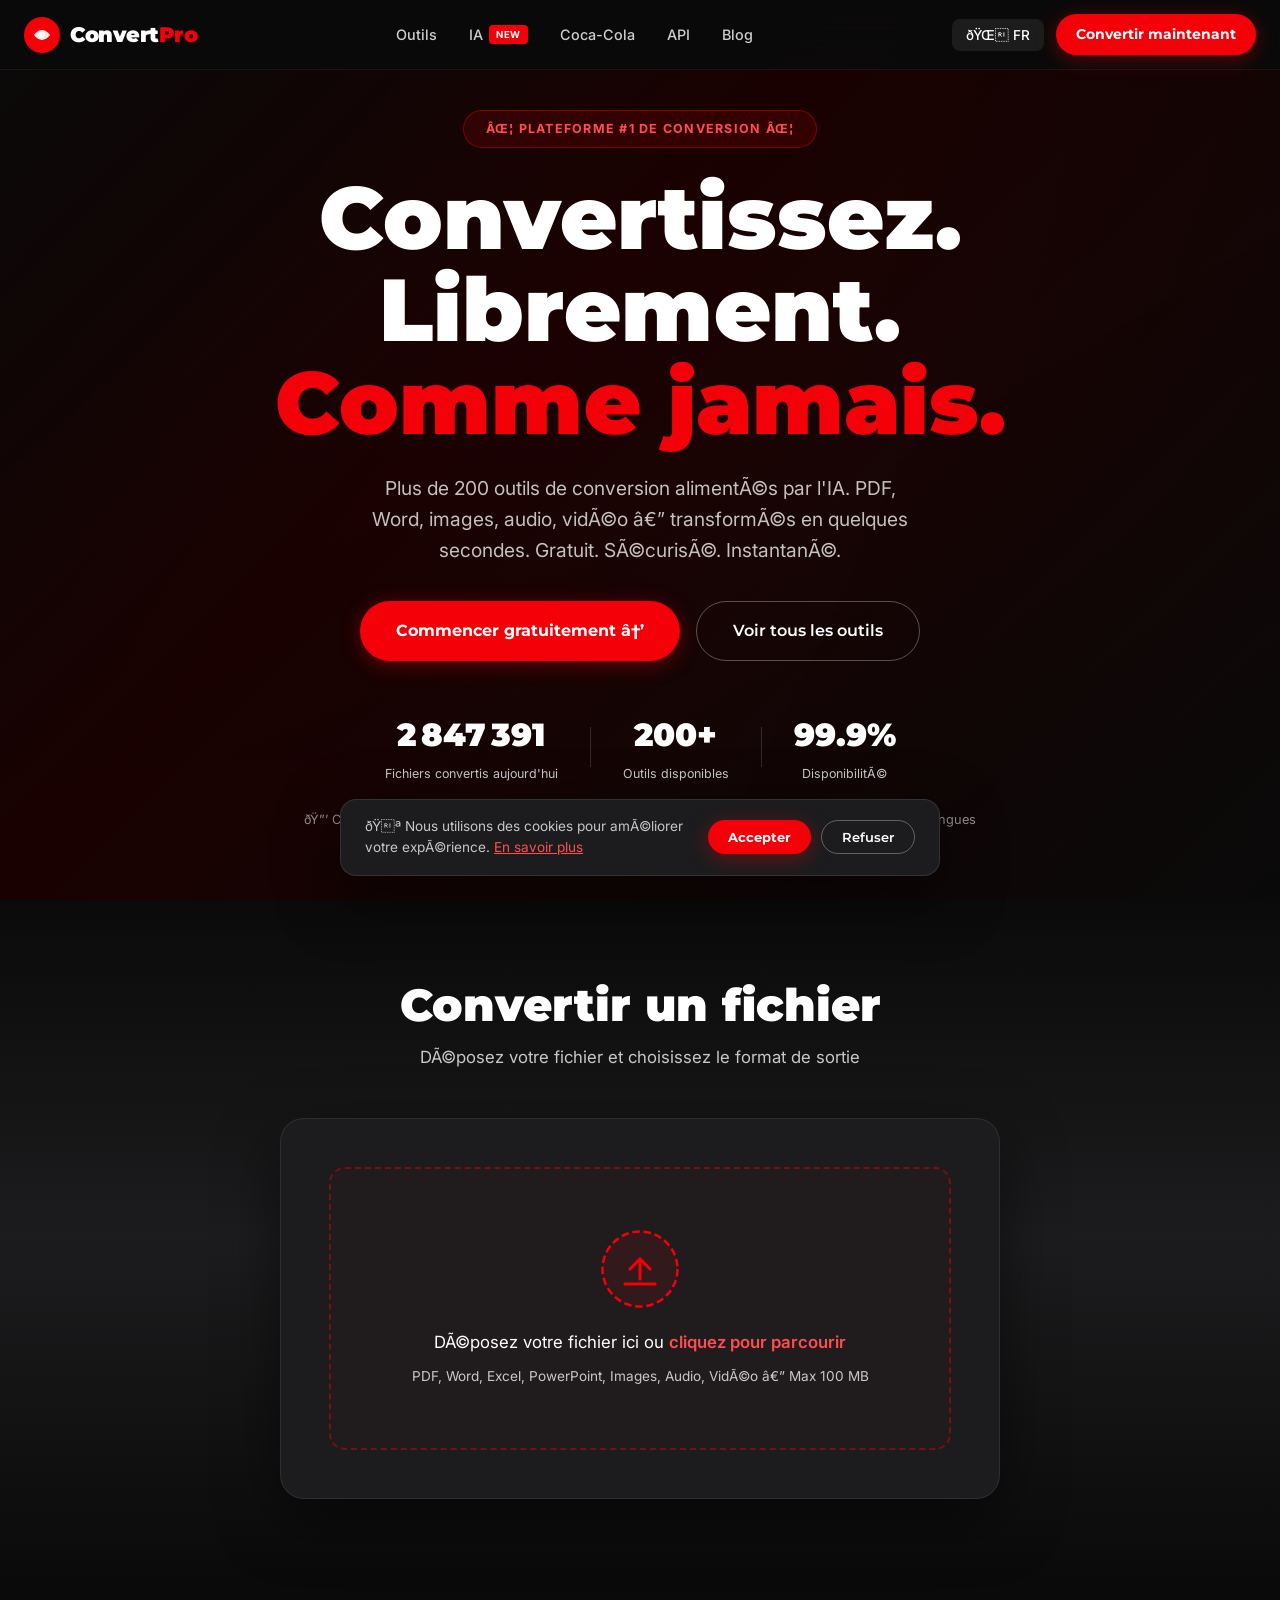
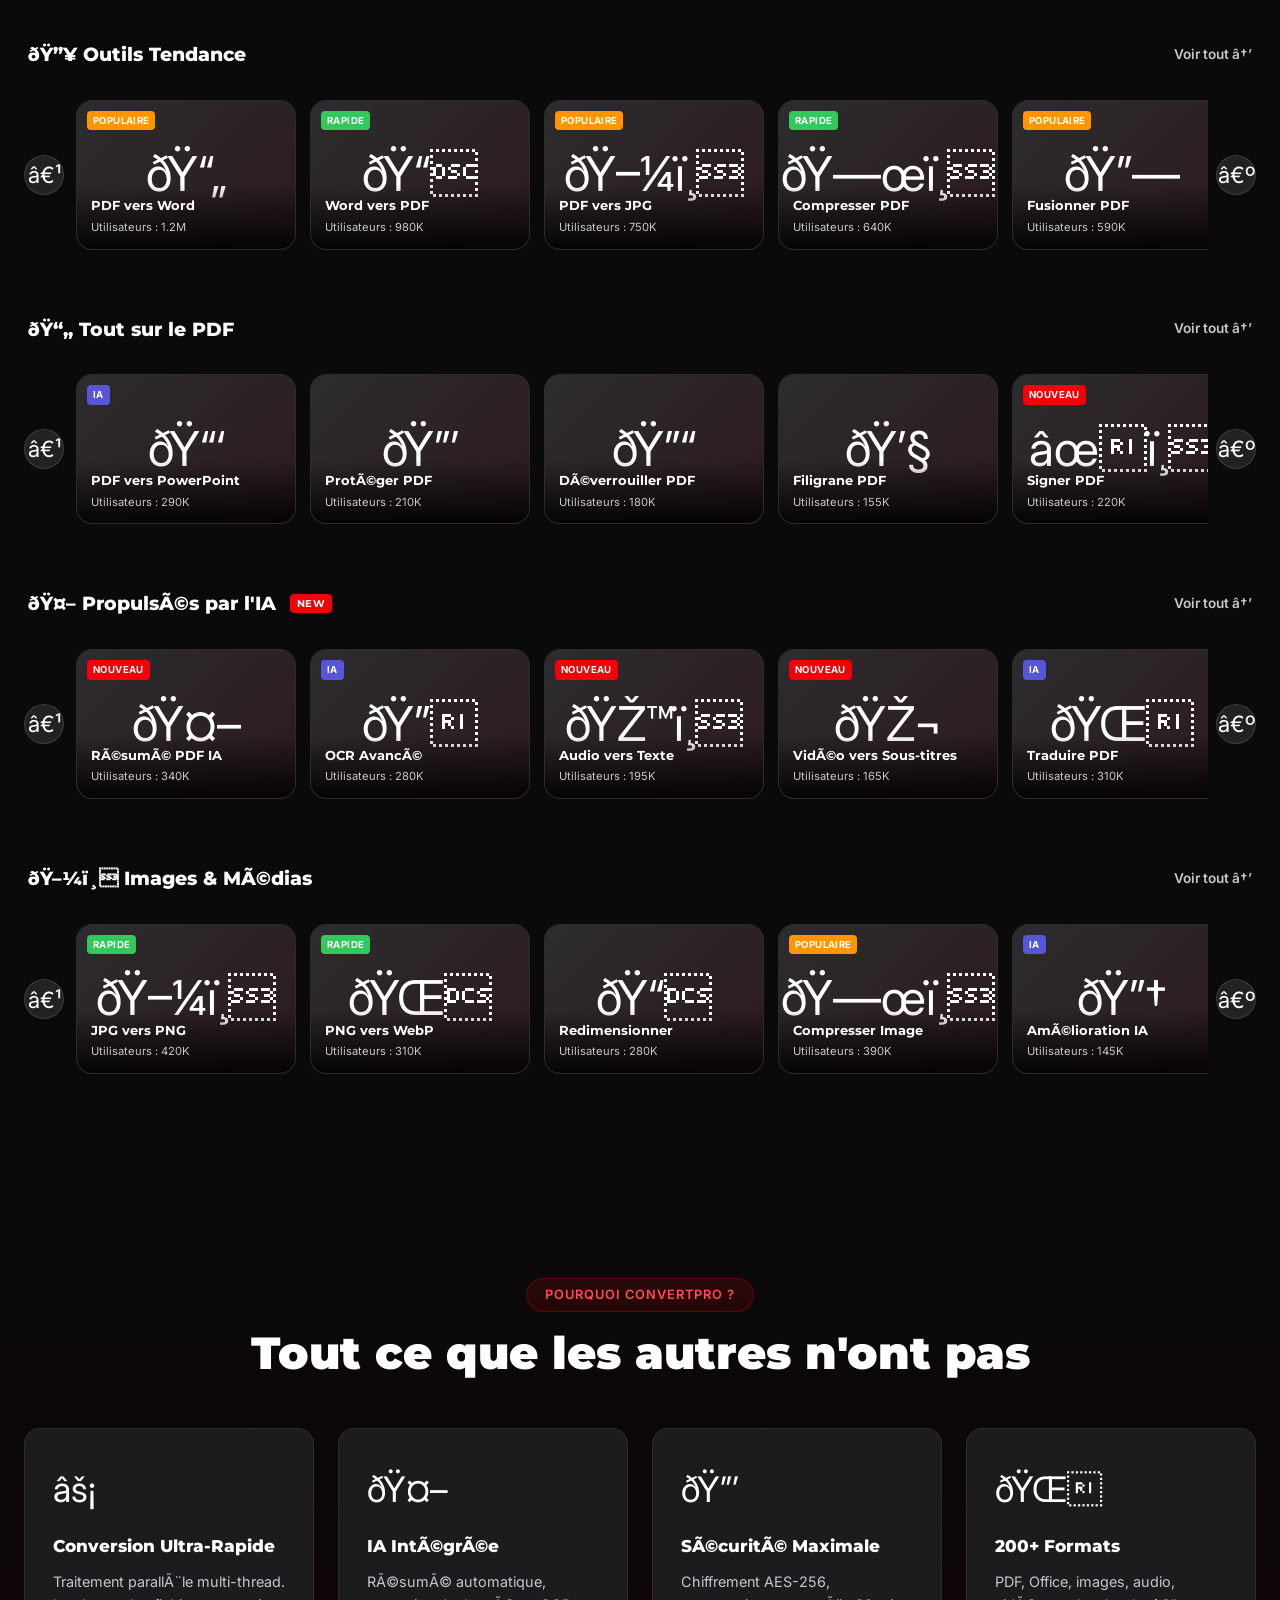
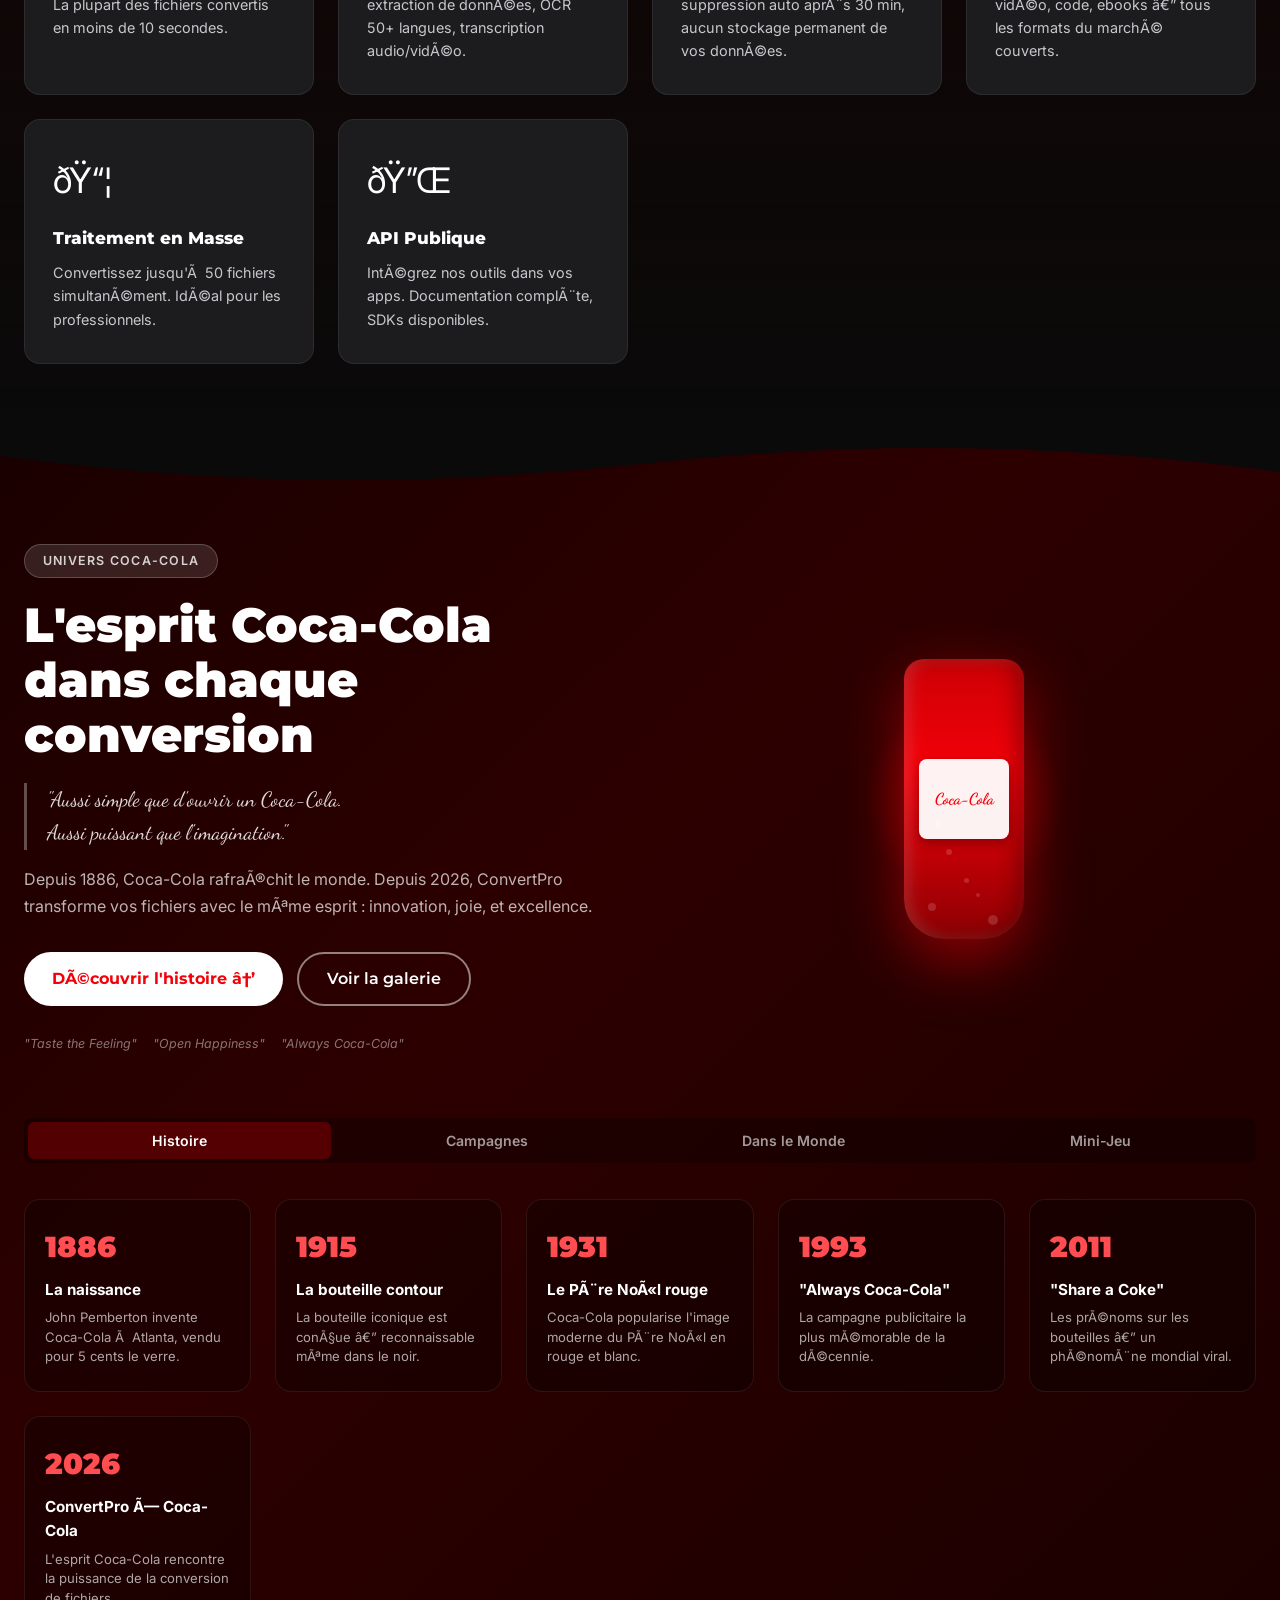
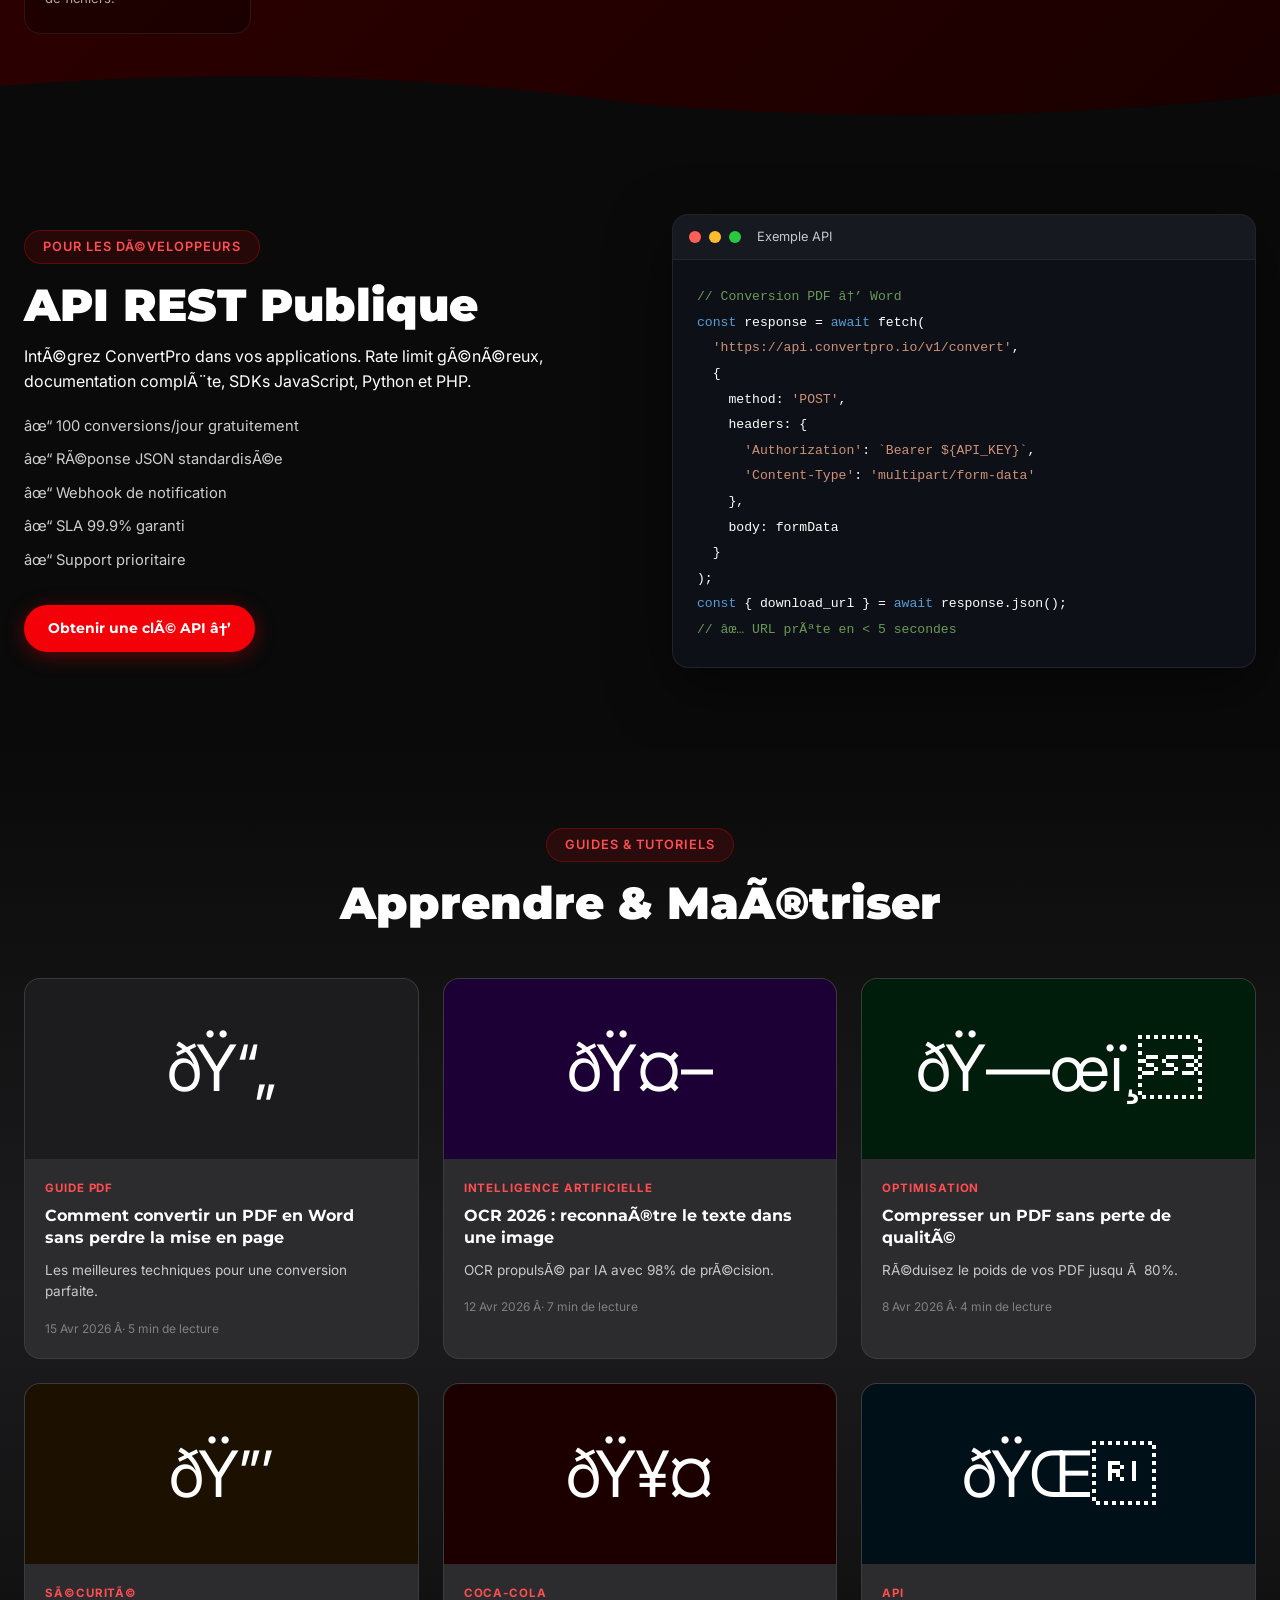
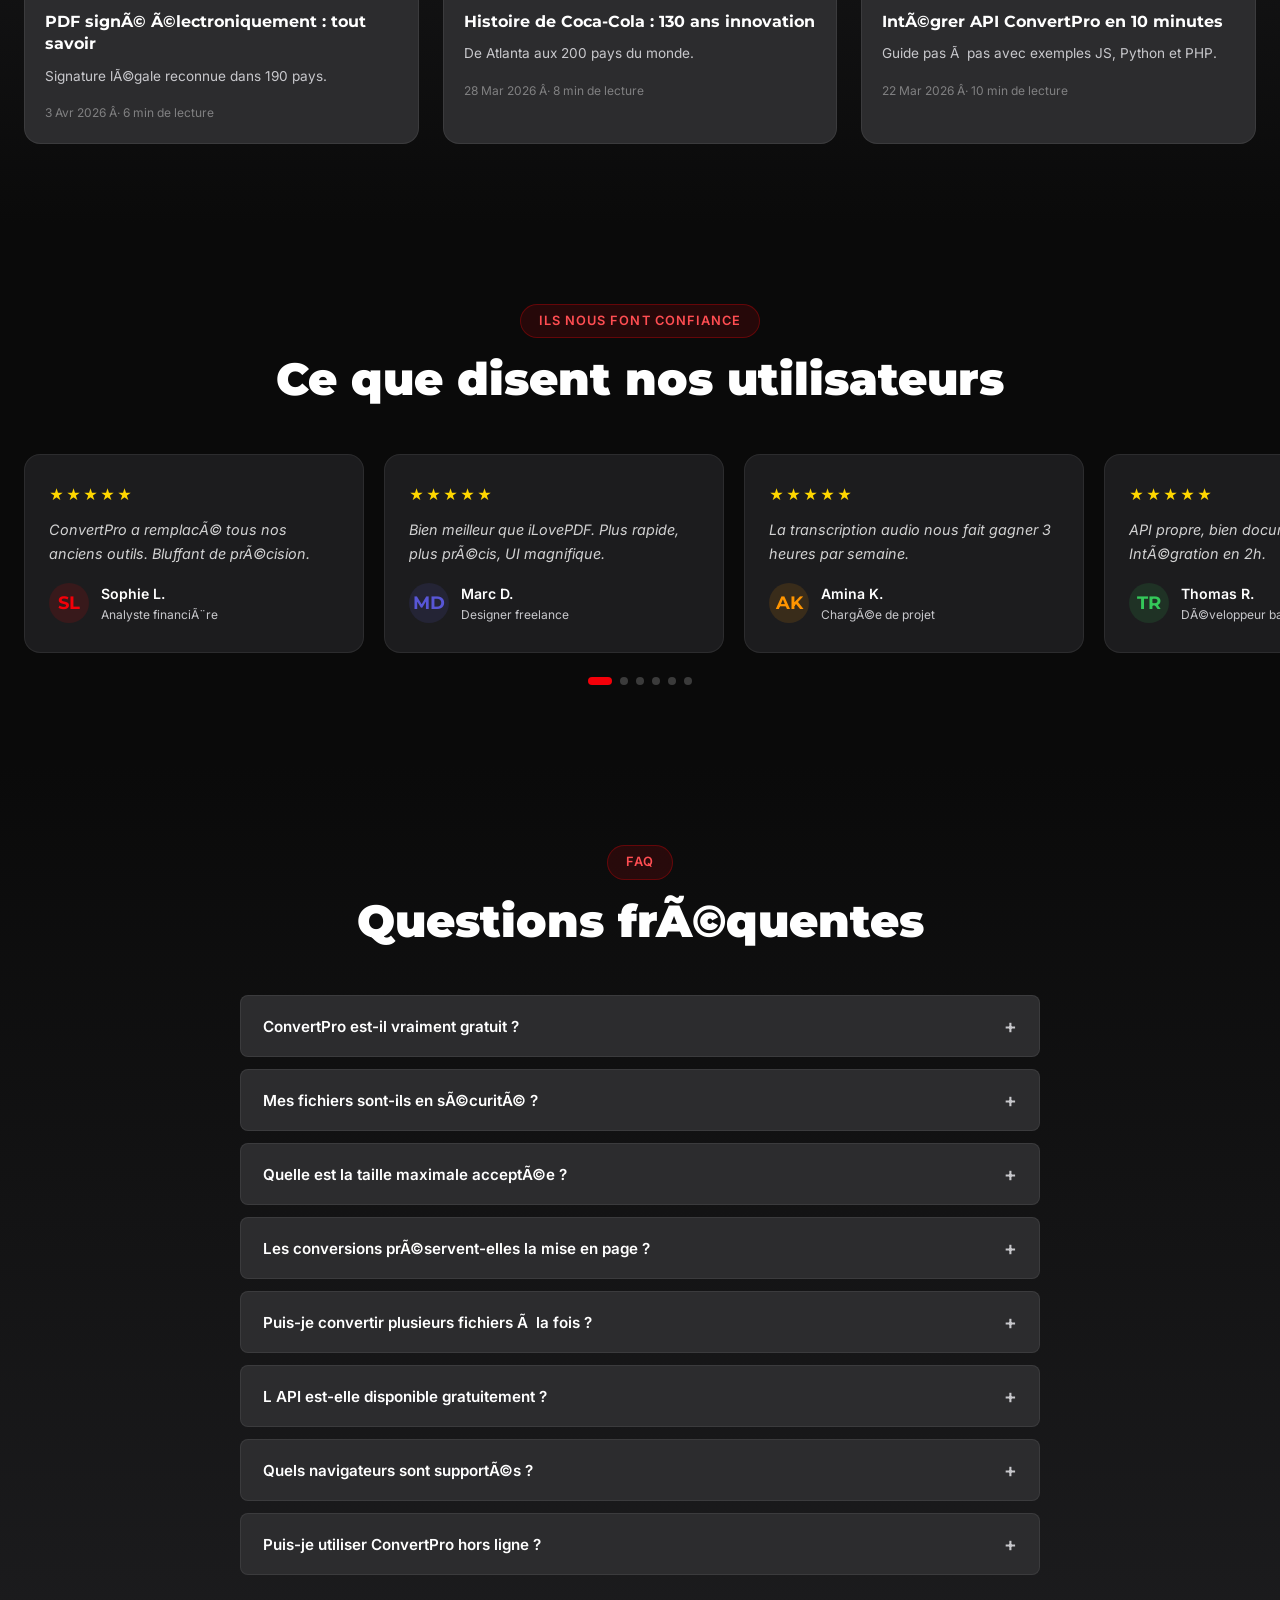
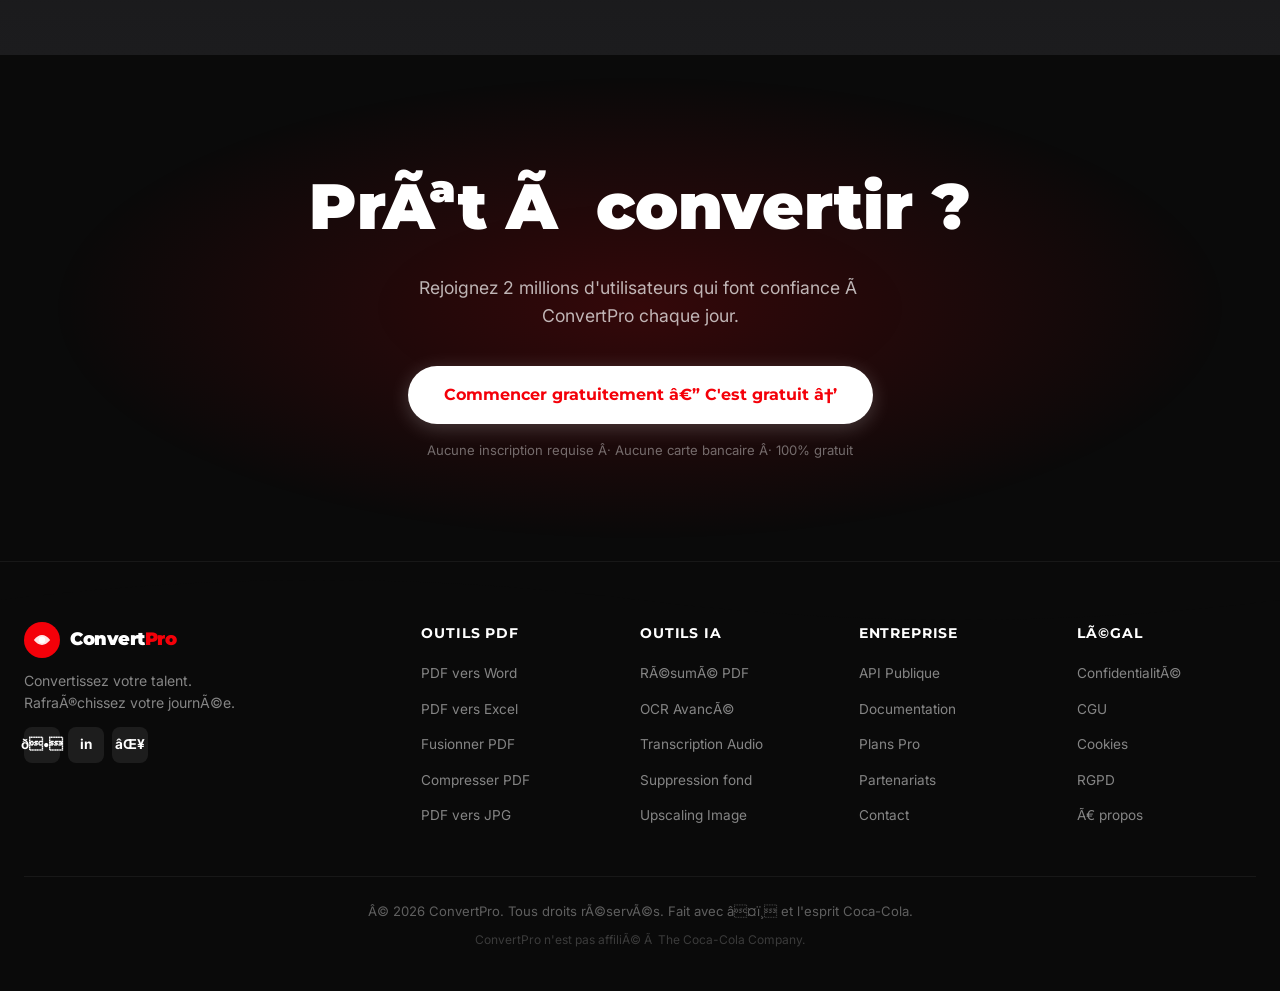
==== commit d05c2ad4: "Fix charset app.js" ====
--- a/index.html
+++ b/index.html
@@ -1,12 +1,12 @@
-<!DOCTYPE html>
+﻿<!DOCTYPE html>
 <html lang="fr">
 <head>
   <meta charset="UTF-8" />
   <meta name="viewport" content="width=device-width, initial-scale=1.0" />
-  <title>ConvertPro — Convertisseur de Fichiers Ultra-Puissant | Powered by Coca-Cola Spirit</title>
-  <meta name="description" content="Convertissez PDF, Word, Excel, images et plus en quelques secondes. Gratuit, sécurisé, propulsé par l'IA. La plateforme de conversion #1.">
-  <meta property="og:title" content="ConvertPro — Convertisseur de Fichiers #1">
-  <meta property="og:description" content="PDF, Word, Excel, images — conversion instantanée et gratuite.">
+  <title>ConvertPro â€” Convertisseur de Fichiers Ultra-Puissant | Powered by Coca-Cola Spirit</title>
+  <meta name="description" content="Convertissez PDF, Word, Excel, images et plus en quelques secondes. Gratuit, sÃ©curisÃ©, propulsÃ© par l'IA. La plateforme de conversion #1.">
+  <meta property="og:title" content="ConvertPro â€” Convertisseur de Fichiers #1">
+  <meta property="og:description" content="PDF, Word, Excel, images â€” conversion instantanÃ©e et gratuite.">
   <meta property="og:type" content="website">
   <link rel="preconnect" href="https://fonts.googleapis.com">
   <link rel="preconnect" href="https://fonts.gstatic.com" crossorigin>
@@ -40,7 +40,7 @@
       </ul>
     </nav>
     <div class="header-actions">
-      <button class="btn-lang" onclick="toggleLang()" aria-label="Changer de langue">🌍 FR</button>
+      <button class="btn-lang" onclick="toggleLang()" aria-label="Changer de langue">ðŸŒ FR</button>
       <a href="#convertir" class="btn-cta btn-cta-small">Convertir maintenant</a>
       <button class="hamburger" id="hamburger" aria-label="Menu" aria-expanded="false" onclick="toggleMenu()">
         <span></span><span></span><span></span>
@@ -50,7 +50,7 @@
 </header>
 
 <div class="mobile-menu" id="mobileMenu" role="dialog" aria-modal="true" aria-label="Menu mobile">
-  <button class="mobile-menu-close" onclick="toggleMenu()" aria-label="Fermer">✕</button>
+  <button class="mobile-menu-close" onclick="toggleMenu()" aria-label="Fermer">âœ•</button>
   <ul>
     <li><a href="#outils" onclick="toggleMenu()">Outils</a></li>
     <li><a href="#ia" onclick="toggleMenu()">IA</a></li>
@@ -70,11 +70,11 @@
     </div>
   </div>
   <div class="hero-content">
-    <span class="hero-badge">✦ Plateforme #1 de Conversion ✦</span>
+    <span class="hero-badge">âœ¦ Plateforme #1 de Conversion âœ¦</span>
     <h1 class="hero-title">Convertissez.<br>Librement.<br><span class="hero-accent">Comme jamais.</span></h1>
-    <p class="hero-subtitle">Plus de 200 outils de conversion alimentés par l'IA. PDF, Word, images, audio, vidéo — transformés en quelques secondes. Gratuit. Sécurisé. Instantané.</p>
+    <p class="hero-subtitle">Plus de 200 outils de conversion alimentÃ©s par l'IA. PDF, Word, images, audio, vidÃ©o â€” transformÃ©s en quelques secondes. Gratuit. SÃ©curisÃ©. InstantanÃ©.</p>
     <div class="hero-actions">
-      <a href="#convertir" class="btn-cta btn-cta-large">Commencer gratuitement →</a>
+      <a href="#convertir" class="btn-cta btn-cta-large">Commencer gratuitement â†’</a>
       <a href="#outils" class="btn-outline btn-outline-large">Voir tous les outils</a>
     </div>
     <div class="hero-stats">
@@ -82,18 +82,18 @@
       <div class="stat-divider" aria-hidden="true"></div>
       <div class="stat"><span class="stat-num">200+</span><span class="stat-label">Outils disponibles</span></div>
       <div class="stat-divider" aria-hidden="true"></div>
-      <div class="stat"><span class="stat-num">99.9%</span><span class="stat-label">Disponibilité</span></div>
+      <div class="stat"><span class="stat-num">99.9%</span><span class="stat-label">DisponibilitÃ©</span></div>
     </div>
     <div class="hero-trust">
-      <span>🔒 Chiffrement AES-256</span>
-      <span>⚡ Conversion &lt; 10s</span>
-      <span>🗑️ Suppression auto 30min</span>
-      <span>🌍 50+ langues</span>
+      <span>ðŸ”’ Chiffrement AES-256</span>
+      <span>âš¡ Conversion &lt; 10s</span>
+      <span>ðŸ—‘ï¸ Suppression auto 30min</span>
+      <span>ðŸŒ 50+ langues</span>
     </div>
   </div>
   <div class="hero-scroll" aria-hidden="true">
     <div class="scroll-indicator"></div>
-    <span>Défiler</span>
+    <span>DÃ©filer</span>
   </div>
 </section>
 
@@ -101,11 +101,11 @@
   <div class="container">
     <div class="section-header">
       <h2 class="section-title">Convertir un fichier</h2>
-      <p class="section-subtitle">Déposez votre fichier et choisissez le format de sortie</p>
+      <p class="section-subtitle">DÃ©posez votre fichier et choisissez le format de sortie</p>
     </div>
     <div class="converter-box">
       <div class="upload-zone" id="uploadZone" role="button" tabindex="0"
-           aria-label="Zone de dépôt de fichier"
+           aria-label="Zone de dÃ©pÃ´t de fichier"
            ondrop="handleDrop(event)" ondragover="handleDragOver(event)"
            ondragleave="handleDragLeave(event)" onclick="document.getElementById('fileInput').click()"
            onkeydown="if(event.key==='Enter')document.getElementById('fileInput').click()">
@@ -119,8 +119,8 @@
             <path d="M20 44h24" stroke="#F40009" stroke-width="2.5" stroke-linecap="round"/>
           </svg>
         </div>
-        <p class="upload-text">Déposez votre fichier ici ou <span class="upload-link">cliquez pour parcourir</span></p>
-        <p class="upload-hint">PDF, Word, Excel, PowerPoint, Images, Audio, Vidéo — Max 100 MB</p>
+        <p class="upload-text">DÃ©posez votre fichier ici ou <span class="upload-link">cliquez pour parcourir</span></p>
+        <p class="upload-hint">PDF, Word, Excel, PowerPoint, Images, Audio, VidÃ©o â€” Max 100 MB</p>
       </div>
 
       <div class="converter-options" id="converterOptions" hidden>
@@ -130,12 +130,12 @@
           <select id="outputFormat" class="format-select" aria-label="Format de sortie"></select>
         </div>
         <div class="quality-options">
-          <span class="quality-label">Qualité :</span>
+          <span class="quality-label">QualitÃ© :</span>
           <label class="quality-radio"><input type="radio" name="quality" value="high" checked> Haute</label>
           <label class="quality-radio"><input type="radio" name="quality" value="medium"> Moyenne</label>
-          <label class="quality-radio"><input type="radio" name="quality" value="low"> Légère</label>
-        </div>
-        <button class="btn-cta btn-cta-large btn-convert" id="convertBtn" onclick="startConversion()">⚡ Convertir maintenant</button>
+          <label class="quality-radio"><input type="radio" name="quality" value="low"> LÃ©gÃ¨re</label>
+        </div>
+        <button class="btn-cta btn-cta-large btn-convert" id="convertBtn" onclick="startConversion()">âš¡ Convertir maintenant</button>
       </div>
 
       <div class="progress-section" id="progressSection" hidden>
@@ -147,14 +147,14 @@
       </div>
 
       <div class="result-section" id="resultSection" hidden>
-        <div class="result-icon" aria-hidden="true">✅</div>
-        <h3 class="result-title">Conversion réussie !</h3>
+        <div class="result-icon" aria-hidden="true">âœ…</div>
+        <h3 class="result-title">Conversion rÃ©ussie !</h3>
         <p class="result-info" id="resultInfo"></p>
         <div class="result-actions">
-          <button class="btn-cta btn-cta-large" onclick="downloadResult()">⬇️ Télécharger</button>
+          <button class="btn-cta btn-cta-large" onclick="downloadResult()">â¬‡ï¸ TÃ©lÃ©charger</button>
           <button class="btn-outline" onclick="resetConverter()">Convertir un autre fichier</button>
         </div>
-        <p class="result-warning">🔒 Fichier supprimé automatiquement dans <span id="countdown">30:00</span></p>
+        <p class="result-warning">ðŸ”’ Fichier supprimÃ© automatiquement dans <span id="countdown">30:00</span></p>
       </div>
     </div>
   </div>
@@ -164,46 +164,46 @@
   <div class="container">
     <div class="catalog-row">
       <div class="catalog-row-header">
-        <h2 class="catalog-row-title">🔥 Outils Tendance</h2>
-        <a href="#" class="catalog-see-all">Voir tout →</a>
+        <h2 class="catalog-row-title">ðŸ”¥ Outils Tendance</h2>
+        <a href="#" class="catalog-see-all">Voir tout â†’</a>
       </div>
       <div class="catalog-scroll-wrapper">
-        <button class="scroll-btn scroll-btn-left" onclick="scrollRow(this,-1)" aria-label="Défiler à gauche">‹</button>
+        <button class="scroll-btn scroll-btn-left" onclick="scrollRow(this,-1)" aria-label="DÃ©filer Ã  gauche">â€¹</button>
         <div class="catalog-cards" id="row-trending"></div>
-        <button class="scroll-btn scroll-btn-right" onclick="scrollRow(this,1)" aria-label="Défiler à droite">›</button>
+        <button class="scroll-btn scroll-btn-right" onclick="scrollRow(this,1)" aria-label="DÃ©filer Ã  droite">â€º</button>
       </div>
     </div>
     <div class="catalog-row">
       <div class="catalog-row-header">
-        <h2 class="catalog-row-title">📄 Tout sur le PDF</h2>
-        <a href="#" class="catalog-see-all">Voir tout →</a>
+        <h2 class="catalog-row-title">ðŸ“„ Tout sur le PDF</h2>
+        <a href="#" class="catalog-see-all">Voir tout â†’</a>
       </div>
       <div class="catalog-scroll-wrapper">
-        <button class="scroll-btn scroll-btn-left" onclick="scrollRow(this,-1)" aria-label="Défiler à gauche">‹</button>
+        <button class="scroll-btn scroll-btn-left" onclick="scrollRow(this,-1)" aria-label="DÃ©filer Ã  gauche">â€¹</button>
         <div class="catalog-cards" id="row-pdf"></div>
-        <button class="scroll-btn scroll-btn-right" onclick="scrollRow(this,1)" aria-label="Défiler à droite">›</button>
+        <button class="scroll-btn scroll-btn-right" onclick="scrollRow(this,1)" aria-label="DÃ©filer Ã  droite">â€º</button>
       </div>
     </div>
     <div class="catalog-row" id="ia">
       <div class="catalog-row-header">
-        <h2 class="catalog-row-title">🤖 Propulsés par l'IA <span class="badge-new">NEW</span></h2>
-        <a href="#" class="catalog-see-all">Voir tout →</a>
+        <h2 class="catalog-row-title">ðŸ¤– PropulsÃ©s par l'IA <span class="badge-new">NEW</span></h2>
+        <a href="#" class="catalog-see-all">Voir tout â†’</a>
       </div>
       <div class="catalog-scroll-wrapper">
-        <button class="scroll-btn scroll-btn-left" onclick="scrollRow(this,-1)" aria-label="Défiler à gauche">‹</button>
+        <button class="scroll-btn scroll-btn-left" onclick="scrollRow(this,-1)" aria-label="DÃ©filer Ã  gauche">â€¹</button>
         <div class="catalog-cards" id="row-ai"></div>
-        <button class="scroll-btn scroll-btn-right" onclick="scrollRow(this,1)" aria-label="Défiler à droite">›</button>
+        <button class="scroll-btn scroll-btn-right" onclick="scrollRow(this,1)" aria-label="DÃ©filer Ã  droite">â€º</button>
       </div>
     </div>
     <div class="catalog-row">
       <div class="catalog-row-header">
-        <h2 class="catalog-row-title">🖼️ Images & Médias</h2>
-        <a href="#" class="catalog-see-all">Voir tout →</a>
+        <h2 class="catalog-row-title">ðŸ–¼ï¸ Images & MÃ©dias</h2>
+        <a href="#" class="catalog-see-all">Voir tout â†’</a>
       </div>
       <div class="catalog-scroll-wrapper">
-        <button class="scroll-btn scroll-btn-left" onclick="scrollRow(this,-1)" aria-label="Défiler à gauche">‹</button>
+        <button class="scroll-btn scroll-btn-left" onclick="scrollRow(this,-1)" aria-label="DÃ©filer Ã  gauche">â€¹</button>
         <div class="catalog-cards" id="row-media"></div>
-        <button class="scroll-btn scroll-btn-right" onclick="scrollRow(this,1)" aria-label="Défiler à droite">›</button>
+        <button class="scroll-btn scroll-btn-right" onclick="scrollRow(this,1)" aria-label="DÃ©filer Ã  droite">â€º</button>
       </div>
     </div>
   </div>
@@ -216,12 +216,12 @@
       <h2 class="section-title">Tout ce que les autres n'ont pas</h2>
     </div>
     <div class="features-grid">
-      <div class="feature-card"><div class="feature-icon">⚡</div><h3 class="feature-title">Conversion Ultra-Rapide</h3><p class="feature-desc">Traitement parallèle multi-thread. La plupart des fichiers convertis en moins de 10 secondes.</p></div>
-      <div class="feature-card"><div class="feature-icon">🤖</div><h3 class="feature-title">IA Intégrée</h3><p class="feature-desc">Résumé automatique, extraction de données, OCR 50+ langues, transcription audio/vidéo.</p></div>
-      <div class="feature-card"><div class="feature-icon">🔒</div><h3 class="feature-title">Sécurité Maximale</h3><p class="feature-desc">Chiffrement AES-256, suppression auto après 30 min, aucun stockage permanent de vos données.</p></div>
-      <div class="feature-card"><div class="feature-icon">🌍</div><h3 class="feature-title">200+ Formats</h3><p class="feature-desc">PDF, Office, images, audio, vidéo, code, ebooks — tous les formats du marché couverts.</p></div>
-      <div class="feature-card"><div class="feature-icon">📦</div><h3 class="feature-title">Traitement en Masse</h3><p class="feature-desc">Convertissez jusqu'à 50 fichiers simultanément. Idéal pour les professionnels.</p></div>
-      <div class="feature-card"><div class="feature-icon">🔌</div><h3 class="feature-title">API Publique</h3><p class="feature-desc">Intégrez nos outils dans vos apps. Documentation complète, SDKs disponibles.</p></div>
+      <div class="feature-card"><div class="feature-icon">âš¡</div><h3 class="feature-title">Conversion Ultra-Rapide</h3><p class="feature-desc">Traitement parallÃ¨le multi-thread. La plupart des fichiers convertis en moins de 10 secondes.</p></div>
+      <div class="feature-card"><div class="feature-icon">ðŸ¤–</div><h3 class="feature-title">IA IntÃ©grÃ©e</h3><p class="feature-desc">RÃ©sumÃ© automatique, extraction de donnÃ©es, OCR 50+ langues, transcription audio/vidÃ©o.</p></div>
+      <div class="feature-card"><div class="feature-icon">ðŸ”’</div><h3 class="feature-title">SÃ©curitÃ© Maximale</h3><p class="feature-desc">Chiffrement AES-256, suppression auto aprÃ¨s 30 min, aucun stockage permanent de vos donnÃ©es.</p></div>
+      <div class="feature-card"><div class="feature-icon">ðŸŒ</div><h3 class="feature-title">200+ Formats</h3><p class="feature-desc">PDF, Office, images, audio, vidÃ©o, code, ebooks â€” tous les formats du marchÃ© couverts.</p></div>
+      <div class="feature-card"><div class="feature-icon">ðŸ“¦</div><h3 class="feature-title">Traitement en Masse</h3><p class="feature-desc">Convertissez jusqu'Ã  50 fichiers simultanÃ©ment. IdÃ©al pour les professionnels.</p></div>
+      <div class="feature-card"><div class="feature-icon">ðŸ”Œ</div><h3 class="feature-title">API Publique</h3><p class="feature-desc">IntÃ©grez nos outils dans vos apps. Documentation complÃ¨te, SDKs disponibles.</p></div>
     </div>
   </div>
 </section>
@@ -237,9 +237,9 @@
         <span class="coca-tag">Univers Coca-Cola</span>
         <h2 class="coca-title">L'esprit Coca-Cola<br>dans chaque conversion</h2>
         <p class="coca-quote">"Aussi simple que d'ouvrir un Coca-Cola.<br>Aussi puissant que l'imagination."</p>
-        <p class="coca-desc">Depuis 1886, Coca-Cola rafraîchit le monde. Depuis 2026, ConvertPro transforme vos fichiers avec le même esprit : innovation, joie, et excellence.</p>
+        <p class="coca-desc">Depuis 1886, Coca-Cola rafraÃ®chit le monde. Depuis 2026, ConvertPro transforme vos fichiers avec le mÃªme esprit : innovation, joie, et excellence.</p>
         <div class="coca-btns">
-          <a href="#coca-histoire" class="btn-white">Découvrir l'histoire →</a>
+          <a href="#coca-histoire" class="btn-white">DÃ©couvrir l'histoire â†’</a>
           <a href="#coca-galerie" class="btn-coca-outline">Voir la galerie</a>
         </div>
         <div class="coca-slogans">
@@ -273,36 +273,36 @@
 
       <div class="coca-tab-content active" id="coca-tab-histoire" role="tabpanel">
         <div class="timeline">
-          <div class="timeline-item"><span class="timeline-year">1886</span><div class="timeline-body"><h4>La naissance</h4><p>John Pemberton invente Coca-Cola à Atlanta, vendu pour 5 cents le verre.</p></div></div>
-          <div class="timeline-item"><span class="timeline-year">1915</span><div class="timeline-body"><h4>La bouteille contour</h4><p>La bouteille iconique est conçue — reconnaissable même dans le noir.</p></div></div>
-          <div class="timeline-item"><span class="timeline-year">1931</span><div class="timeline-body"><h4>Le Père Noël rouge</h4><p>Coca-Cola popularise l'image moderne du Père Noël en rouge et blanc.</p></div></div>
-          <div class="timeline-item"><span class="timeline-year">1993</span><div class="timeline-body"><h4>"Always Coca-Cola"</h4><p>La campagne publicitaire la plus mémorable de la décennie.</p></div></div>
-          <div class="timeline-item"><span class="timeline-year">2011</span><div class="timeline-body"><h4>"Share a Coke"</h4><p>Les prénoms sur les bouteilles — un phénomène mondial viral.</p></div></div>
-          <div class="timeline-item"><span class="timeline-year">2026</span><div class="timeline-body"><h4>ConvertPro × Coca-Cola</h4><p>L'esprit Coca-Cola rencontre la puissance de la conversion de fichiers.</p></div></div>
+          <div class="timeline-item"><span class="timeline-year">1886</span><div class="timeline-body"><h4>La naissance</h4><p>John Pemberton invente Coca-Cola Ã  Atlanta, vendu pour 5 cents le verre.</p></div></div>
+          <div class="timeline-item"><span class="timeline-year">1915</span><div class="timeline-body"><h4>La bouteille contour</h4><p>La bouteille iconique est conÃ§ue â€” reconnaissable mÃªme dans le noir.</p></div></div>
+          <div class="timeline-item"><span class="timeline-year">1931</span><div class="timeline-body"><h4>Le PÃ¨re NoÃ«l rouge</h4><p>Coca-Cola popularise l'image moderne du PÃ¨re NoÃ«l en rouge et blanc.</p></div></div>
+          <div class="timeline-item"><span class="timeline-year">1993</span><div class="timeline-body"><h4>"Always Coca-Cola"</h4><p>La campagne publicitaire la plus mÃ©morable de la dÃ©cennie.</p></div></div>
+          <div class="timeline-item"><span class="timeline-year">2011</span><div class="timeline-body"><h4>"Share a Coke"</h4><p>Les prÃ©noms sur les bouteilles â€” un phÃ©nomÃ¨ne mondial viral.</p></div></div>
+          <div class="timeline-item"><span class="timeline-year">2026</span><div class="timeline-body"><h4>ConvertPro Ã— Coca-Cola</h4><p>L'esprit Coca-Cola rencontre la puissance de la conversion de fichiers.</p></div></div>
         </div>
       </div>
 
       <div class="coca-tab-content" id="coca-tab-campagnes" role="tabpanel">
         <div class="campagnes-grid">
-          <div class="campagne-card"><div class="campagne-year">1993</div><h4>Always Coca-Cola</h4><p>La campagne qui a défini une décennie entière.</p></div>
-          <div class="campagne-card"><div class="campagne-year">1995</div><h4>Holidays Are Coming</h4><p>Les camions lumineux qui annoncent Noël depuis 30 ans.</p></div>
+          <div class="campagne-card"><div class="campagne-year">1993</div><h4>Always Coca-Cola</h4><p>La campagne qui a dÃ©fini une dÃ©cennie entiÃ¨re.</p></div>
+          <div class="campagne-card"><div class="campagne-year">1995</div><h4>Holidays Are Coming</h4><p>Les camions lumineux qui annoncent NoÃ«l depuis 30 ans.</p></div>
           <div class="campagne-card"><div class="campagne-year">2009</div><h4>Open Happiness</h4><p>Ouvrir une bouteille, ouvrir le bonheur.</p></div>
-          <div class="campagne-card"><div class="campagne-year">2011</div><h4>Share a Coke</h4><p>Votre prénom sur une bouteille. Révolution mondiale.</p></div>
-          <div class="campagne-card"><div class="campagne-year">2016</div><h4>Taste the Feeling</h4><p>Chaque gorgée, une émotion. Slogan toujours actuel.</p></div>
-          <div class="campagne-card"><div class="campagne-year">2023</div><h4>Be a Maker</h4><p>Créer avec passion — l'esprit de ConvertPro.</p></div>
+          <div class="campagne-card"><div class="campagne-year">2011</div><h4>Share a Coke</h4><p>Votre prÃ©nom sur une bouteille. RÃ©volution mondiale.</p></div>
+          <div class="campagne-card"><div class="campagne-year">2016</div><h4>Taste the Feeling</h4><p>Chaque gorgÃ©e, une Ã©motion. Slogan toujours actuel.</p></div>
+          <div class="campagne-card"><div class="campagne-year">2023</div><h4>Be a Maker</h4><p>CrÃ©er avec passion â€” l'esprit de ConvertPro.</p></div>
         </div>
       </div>
 
       <div class="coca-tab-content" id="coca-tab-monde" role="tabpanel">
         <div class="monde-grid">
-          <div class="monde-item" onclick="showCountry('france')"><span class="monde-flag">🇫🇷</span><span>France</span></div>
-          <div class="monde-item" onclick="showCountry('usa')"><span class="monde-flag">🇺🇸</span><span>États-Unis</span></div>
-          <div class="monde-item" onclick="showCountry('japon')"><span class="monde-flag">🇯🇵</span><span>Japon</span></div>
-          <div class="monde-item" onclick="showCountry('mexique')"><span class="monde-flag">🇲🇽</span><span>Mexique</span></div>
-          <div class="monde-item" onclick="showCountry('inde')"><span class="monde-flag">🇮🇳</span><span>Inde</span></div>
-          <div class="monde-item" onclick="showCountry('bresil')"><span class="monde-flag">🇧🇷</span><span>Brésil</span></div>
-          <div class="monde-item" onclick="showCountry('australie')"><span class="monde-flag">🇦🇺</span><span>Australie</span></div>
-          <div class="monde-item" onclick="showCountry('maroc')"><span class="monde-flag">🇲🇦</span><span>Maroc</span></div>
+          <div class="monde-item" onclick="showCountry('france')"><span class="monde-flag">ðŸ‡«ðŸ‡·</span><span>France</span></div>
+          <div class="monde-item" onclick="showCountry('usa')"><span class="monde-flag">ðŸ‡ºðŸ‡¸</span><span>Ã‰tats-Unis</span></div>
+          <div class="monde-item" onclick="showCountry('japon')"><span class="monde-flag">ðŸ‡¯ðŸ‡µ</span><span>Japon</span></div>
+          <div class="monde-item" onclick="showCountry('mexique')"><span class="monde-flag">ðŸ‡²ðŸ‡½</span><span>Mexique</span></div>
+          <div class="monde-item" onclick="showCountry('inde')"><span class="monde-flag">ðŸ‡®ðŸ‡³</span><span>Inde</span></div>
+          <div class="monde-item" onclick="showCountry('bresil')"><span class="monde-flag">ðŸ‡§ðŸ‡·</span><span>BrÃ©sil</span></div>
+          <div class="monde-item" onclick="showCountry('australie')"><span class="monde-flag">ðŸ‡¦ðŸ‡º</span><span>Australie</span></div>
+          <div class="monde-item" onclick="showCountry('maroc')"><span class="monde-flag">ðŸ‡²ðŸ‡¦</span><span>Maroc</span></div>
         </div>
         <div class="country-detail" id="countryDetail" hidden>
           <h4 id="countryName"></h4>
@@ -312,7 +312,7 @@
 
       <div class="coca-tab-content" id="coca-tab-jeu" role="tabpanel">
         <div class="game-container">
-          <h3 class="game-title">Attrapez les bouteilles ! 🎮</h3>
+          <h3 class="game-title">Attrapez les bouteilles ! ðŸŽ®</h3>
           <div class="game-stats">
             <span>Score : <strong id="gameScore">0</strong></span>
             <span>Temps : <strong id="gameTime">30</strong>s</span>
@@ -320,11 +320,11 @@
           </div>
           <div class="game-board" id="gameBoard" role="region" aria-label="Jeu Coca-Cola">
             <div class="game-start" id="gameStart">
-              <p>🥤 Attrapez un maximum de bouteilles Coca-Cola !</p>
+              <p>ðŸ¥¤ Attrapez un maximum de bouteilles Coca-Cola !</p>
               <button class="btn-cta" onclick="startGame()">Jouer</button>
             </div>
           </div>
-          <div class="game-badge" id="gameBadge" hidden><span>🏆 Coca-Cola Superfan</span></div>
+          <div class="game-badge" id="gameBadge" hidden><span>ðŸ† Coca-Cola Superfan</span></div>
         </div>
       </div>
     </div>
@@ -335,17 +335,17 @@
   <div class="container">
     <div class="api-grid">
       <div class="api-text">
-        <span class="section-tag">Pour les développeurs</span>
+        <span class="section-tag">Pour les dÃ©veloppeurs</span>
         <h2 class="section-title">API REST Publique</h2>
-        <p>Intégrez ConvertPro dans vos applications. Rate limit généreux, documentation complète, SDKs JavaScript, Python et PHP.</p>
+        <p>IntÃ©grez ConvertPro dans vos applications. Rate limit gÃ©nÃ©reux, documentation complÃ¨te, SDKs JavaScript, Python et PHP.</p>
         <ul class="api-features">
-          <li>✓ 100 conversions/jour gratuitement</li>
-          <li>✓ Réponse JSON standardisée</li>
-          <li>✓ Webhook de notification</li>
-          <li>✓ SLA 99.9% garanti</li>
-          <li>✓ Support prioritaire</li>
+          <li>âœ“ 100 conversions/jour gratuitement</li>
+          <li>âœ“ RÃ©ponse JSON standardisÃ©e</li>
+          <li>âœ“ Webhook de notification</li>
+          <li>âœ“ SLA 99.9% garanti</li>
+          <li>âœ“ Support prioritaire</li>
         </ul>
-        <a href="#" class="btn-cta">Obtenir une clé API →</a>
+        <a href="#" class="btn-cta">Obtenir une clÃ© API â†’</a>
       </div>
       <div class="api-code">
         <div class="code-window">
@@ -355,7 +355,7 @@
             <span class="code-dot green"></span>
             <span class="code-title">Exemple API</span>
           </div>
-          <pre class="code-body"><code><span class="code-comment">// Conversion PDF → Word</span>
+          <pre class="code-body"><code><span class="code-comment">// Conversion PDF â†’ Word</span>
 <span class="code-keyword">const</span> response = <span class="code-keyword">await</span> fetch(
   <span class="code-string">'https://api.convertpro.io/v1/convert'</span>,
   {
@@ -368,7 +368,7 @@
   }
 );
 <span class="code-keyword">const</span> { download_url } = <span class="code-keyword">await</span> response.json();
-<span class="code-comment">// ✅ URL prête en &lt; 5 secondes</span></code></pre>
+<span class="code-comment">// âœ… URL prÃªte en &lt; 5 secondes</span></code></pre>
         </div>
       </div>
     </div>
@@ -379,7 +379,7 @@
   <div class="container">
     <div class="section-header">
       <span class="section-tag">Guides & Tutoriels</span>
-      <h2 class="section-title">Apprendre & Maîtriser</h2>
+      <h2 class="section-title">Apprendre & MaÃ®triser</h2>
     </div>
     <div class="blog-grid" id="blogGrid"></div>
   </div>
@@ -400,7 +400,7 @@
   <div class="container">
     <div class="section-header">
       <span class="section-tag">FAQ</span>
-      <h2 class="section-title">Questions fréquentes</h2>
+      <h2 class="section-title">Questions frÃ©quentes</h2>
     </div>
     <div class="faq-list" id="faqList"></div>
   </div>
@@ -410,10 +410,10 @@
   <div class="cta-bg" aria-hidden="true"></div>
   <div class="container">
     <div class="cta-content">
-      <h2 class="cta-title">Prêt à convertir ?</h2>
-      <p class="cta-subtitle">Rejoignez 2 millions d'utilisateurs qui font confiance à ConvertPro chaque jour.</p>
-      <a href="#convertir" class="btn-cta btn-cta-large btn-cta-white">Commencer gratuitement — C'est gratuit →</a>
-      <p class="cta-note">Aucune inscription requise · Aucune carte bancaire · 100% gratuit</p>
+      <h2 class="cta-title">PrÃªt Ã  convertir ?</h2>
+      <p class="cta-subtitle">Rejoignez 2 millions d'utilisateurs qui font confiance Ã  ConvertPro chaque jour.</p>
+      <a href="#convertir" class="btn-cta btn-cta-large btn-cta-white">Commencer gratuitement â€” C'est gratuit â†’</a>
+      <p class="cta-note">Aucune inscription requise Â· Aucune carte bancaire Â· 100% gratuit</p>
     </div>
   </div>
 </section>
@@ -435,35 +435,35 @@
           </svg>
           <span class="logo-text">Convert<span class="logo-accent">Pro</span></span>
         </a>
-        <p class="footer-tagline">Convertissez votre talent.<br>Rafraîchissez votre journée.</p>
+        <p class="footer-tagline">Convertissez votre talent.<br>RafraÃ®chissez votre journÃ©e.</p>
         <div class="footer-social">
-          <a href="#" aria-label="Twitter" class="social-btn">𝕏</a>
+          <a href="#" aria-label="Twitter" class="social-btn">ð•</a>
           <a href="#" aria-label="LinkedIn" class="social-btn">in</a>
-          <a href="#" aria-label="GitHub" class="social-btn">⌥</a>
+          <a href="#" aria-label="GitHub" class="social-btn">âŒ¥</a>
         </div>
       </div>
       <div class="footer-col"><h4>Outils PDF</h4><ul><li><a href="#">PDF vers Word</a></li><li><a href="#">PDF vers Excel</a></li><li><a href="#">Fusionner PDF</a></li><li><a href="#">Compresser PDF</a></li><li><a href="#">PDF vers JPG</a></li></ul></div>
-      <div class="footer-col"><h4>Outils IA</h4><ul><li><a href="#">Résumé PDF</a></li><li><a href="#">OCR Avancé</a></li><li><a href="#">Transcription Audio</a></li><li><a href="#">Suppression fond</a></li><li><a href="#">Upscaling Image</a></li></ul></div>
+      <div class="footer-col"><h4>Outils IA</h4><ul><li><a href="#">RÃ©sumÃ© PDF</a></li><li><a href="#">OCR AvancÃ©</a></li><li><a href="#">Transcription Audio</a></li><li><a href="#">Suppression fond</a></li><li><a href="#">Upscaling Image</a></li></ul></div>
       <div class="footer-col"><h4>Entreprise</h4><ul><li><a href="#">API Publique</a></li><li><a href="#">Documentation</a></li><li><a href="#">Plans Pro</a></li><li><a href="#">Partenariats</a></li><li><a href="#">Contact</a></li></ul></div>
-      <div class="footer-col"><h4>Légal</h4><ul><li><a href="#">Confidentialité</a></li><li><a href="#">CGU</a></li><li><a href="#">Cookies</a></li><li><a href="#">RGPD</a></li><li><a href="#">À propos</a></li></ul></div>
+      <div class="footer-col"><h4>LÃ©gal</h4><ul><li><a href="#">ConfidentialitÃ©</a></li><li><a href="#">CGU</a></li><li><a href="#">Cookies</a></li><li><a href="#">RGPD</a></li><li><a href="#">Ã€ propos</a></li></ul></div>
     </div>
     <div class="footer-bottom">
-      <p>© 2026 ConvertPro. Tous droits réservés. Fait avec ❤️ et l'esprit Coca-Cola.</p>
-      <p class="footer-disclaimer">ConvertPro n'est pas affilié à The Coca-Cola Company.</p>
+      <p>Â© 2026 ConvertPro. Tous droits rÃ©servÃ©s. Fait avec â¤ï¸ et l'esprit Coca-Cola.</p>
+      <p class="footer-disclaimer">ConvertPro n'est pas affiliÃ© Ã  The Coca-Cola Company.</p>
     </div>
   </div>
 </footer>
 
 <div class="cookie-banner" id="cookieBanner" role="dialog" aria-label="Gestion des cookies">
-  <p>🍪 Nous utilisons des cookies pour améliorer votre expérience. <a href="#">En savoir plus</a></p>
+  <p>ðŸª Nous utilisons des cookies pour amÃ©liorer votre expÃ©rience. <a href="#">En savoir plus</a></p>
   <div class="cookie-btns">
     <button class="btn-cta" onclick="acceptCookies()">Accepter</button>
     <button class="btn-outline" onclick="declineCookies()">Refuser</button>
   </div>
 </div>
 
-<button class="back-to-top" id="backToTop" onclick="scrollToTop()" aria-label="Retour en haut">↑</button>
-
-<script src="app.js"></script>
+<button class="back-to-top" id="backToTop" onclick="scrollToTop()" aria-label="Retour en haut">â†‘</button>
+
+<script src="app.js" charset="UTF-8"></script>
 </body>
-</html>+</html>
